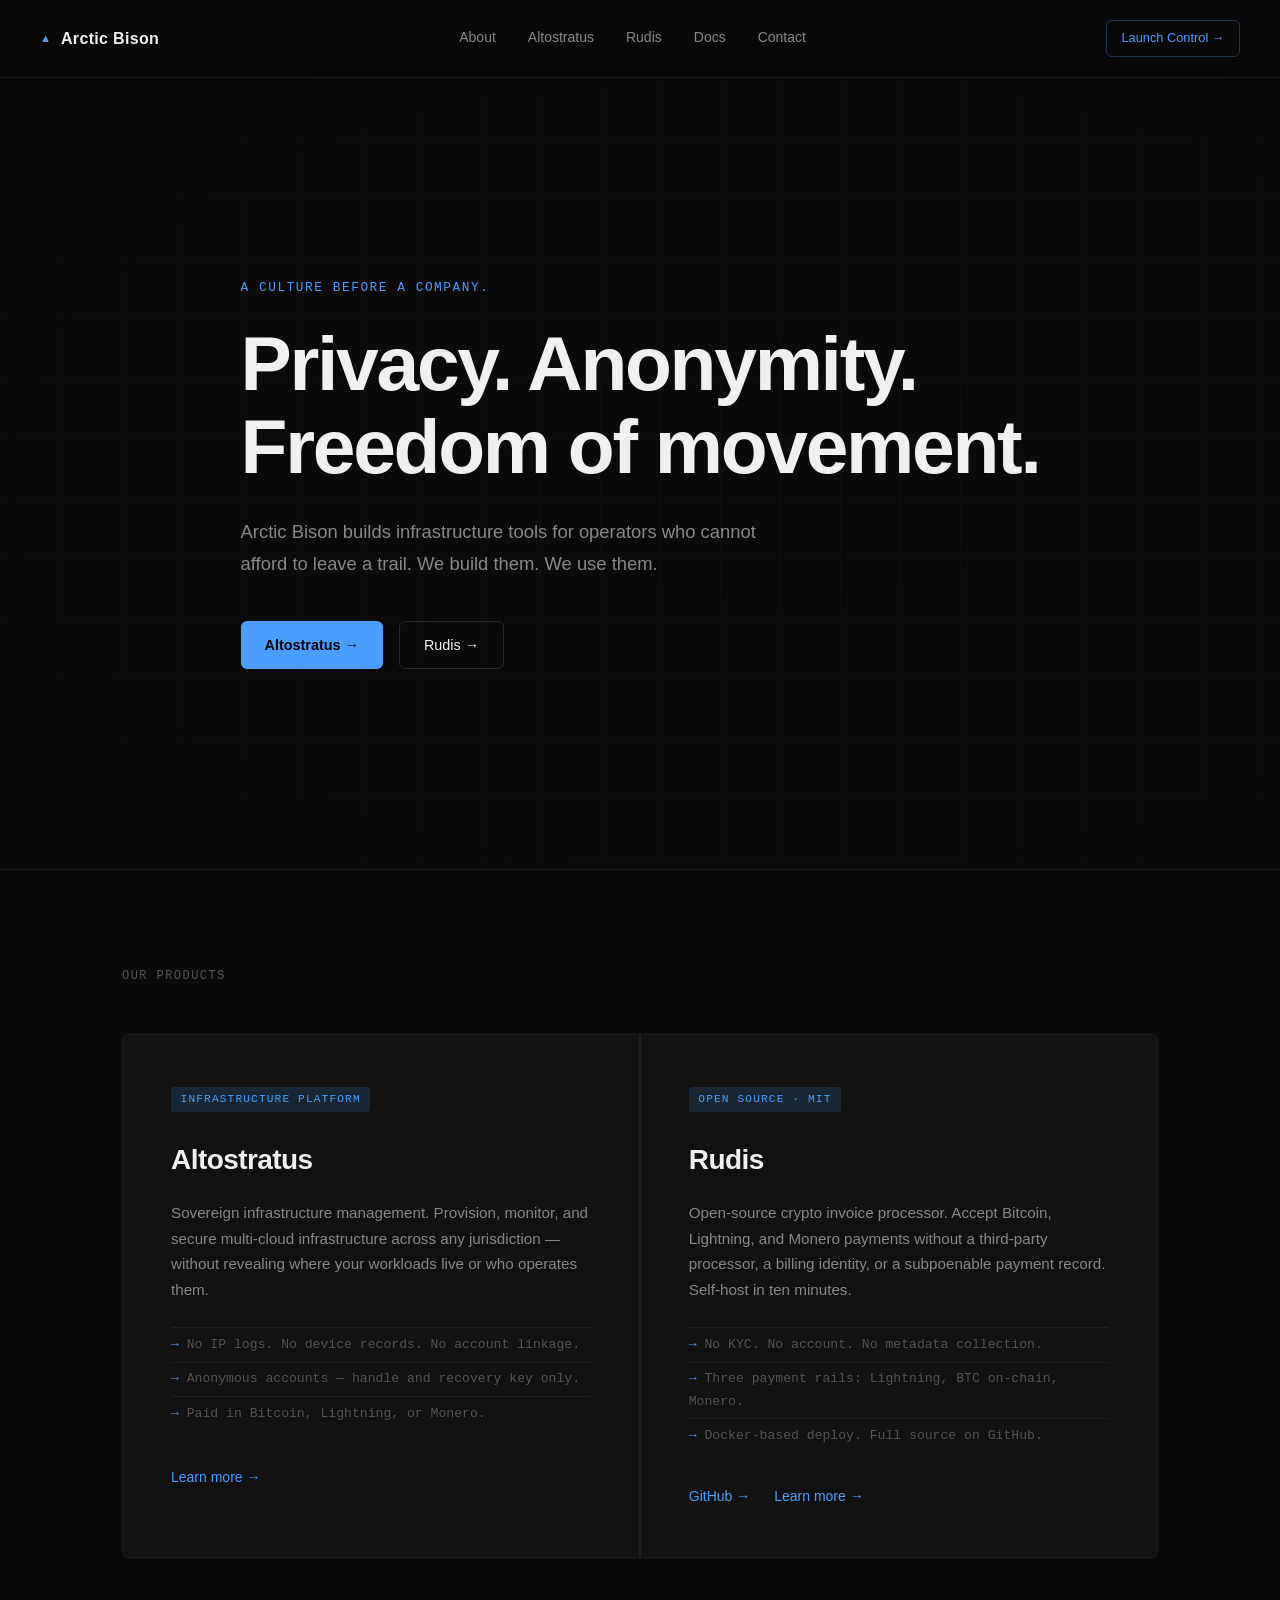
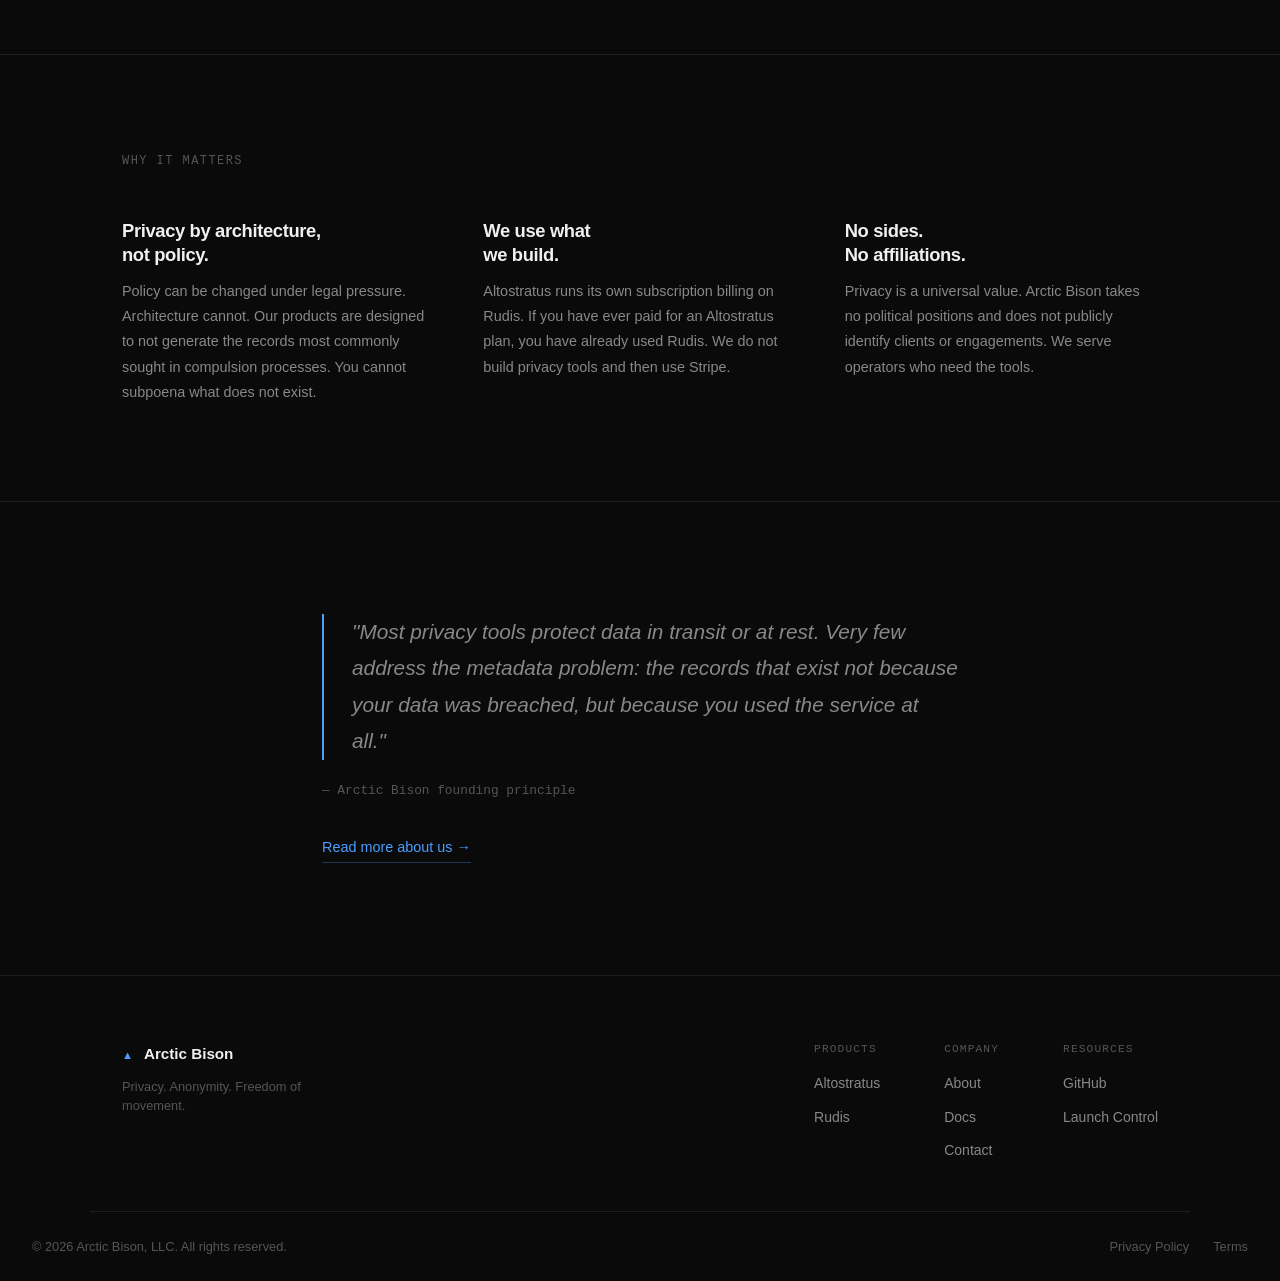
==== index.html @ 5fd1aa8a "Update index.html" ====
<!DOCTYPE html>
<html lang="en">
<head>
  <meta charset="UTF-8" />
  <meta name="viewport" content="width=device-width, initial-scale=1.0" />
  <title>Arctic Bison — Privacy. Anonymity. Freedom of Movement.</title>
  <meta name="description" content="Arctic Bison builds infrastructure tools for operators who cannot afford to leave a trail." />
  <link rel="stylesheet" href="css/main.css" />
  <link rel="icon" type="image/png" href="assets/favicon.png" />
</head>
<body>

  <!-- NAV -->
  <nav class="nav">
    <a href="/" class="nav-logo">
      <span class="nav-logo-mark">&#x25B2;</span>
      <span class="nav-logo-text">Arctic Bison</span>
    </a>
    <div class="nav-links">
      <a href="/about.html">About</a>
      <a href="/altostratus.html">Altostratus</a>
      <a href="/rudis.html">Rudis</a>
      <a href="/docs.html">Docs</a>
      <a href="/contact.html">Contact</a>
    </div>
    <a href="https://altostratus.app/login" class="nav-cta" target="_blank">Launch Control →</a>
  </nav>

  <!-- HERO -->
  <section class="hero">
    <div class="hero-inner">
      <p class="hero-eyebrow">A culture before a company.</p>
      <h1 class="hero-headline">Privacy. Anonymity.<br>Freedom of movement.</h1>
      <p class="hero-body">
        Arctic Bison builds infrastructure tools for operators who cannot afford to leave a trail.
        We build them. We use them.
      </p>
      <div class="hero-ctas">
        <a href="/altostratus.html" class="btn-primary">Altostratus →</a>
        <a href="/rudis.html" class="btn-secondary">Rudis →</a>
      </div>
    </div>
  </section>

  <!-- PRODUCTS -->
  <section class="products">
    <div class="container">
      <p class="section-label">Our products</p>

      <div class="product-grid">

        <div class="product-card">
          <div class="product-card-tag">Infrastructure Platform</div>
          <h2 class="product-card-name">Altostratus</h2>
          <p class="product-card-desc">
            Sovereign infrastructure management. Provision, monitor, and secure
            multi-cloud infrastructure across any jurisdiction — without revealing
            where your workloads live or who operates them.
          </p>
          <ul class="product-card-facts">
            <li>No IP logs. No device records. No account linkage.</li>
            <li>Anonymous accounts — handle and recovery key only.</li>
            <li>Paid in Bitcoin, Lightning, or Monero.</li>
          </ul>
          <a href="/altostratus.html" class="product-card-link">Learn more →</a>
        </div>

        <div class="product-card">
          <div class="product-card-tag">Open Source · MIT</div>
          <h2 class="product-card-name">Rudis</h2>
          <p class="product-card-desc">
            Open-source crypto invoice processor. Accept Bitcoin, Lightning, and Monero
            payments without a third-party processor, a billing identity, or a
            subpoenable payment record. Self-host in ten minutes.
          </p>
          <ul class="product-card-facts">
            <li>No KYC. No account. No metadata collection.</li>
            <li>Three payment rails: Lightning, BTC on-chain, Monero.</li>
            <li>Docker-based deploy. Full source on GitHub.</li>
          </ul>
          <div class="product-card-links">
            <a href="https://github.com/Arcticbison-Dev/CryptoInvoiceNotifier" class="product-card-link" target="_blank">GitHub →</a>
            <a href="/rudis.html" class="product-card-link">Learn more →</a>
          </div>
        </div>

      </div>
    </div>
  </section>

  <!-- VALUES -->
  <section class="values">
    <div class="container">
      <p class="section-label">Why it matters</p>

      <div class="values-grid">

        <div class="value-item">
          <h3 class="value-heading">Privacy by architecture,<br>not policy.</h3>
          <p class="value-body">
            Policy can be changed under legal pressure. Architecture cannot.
            Our products are designed to not generate the records most commonly
            sought in compulsion processes. You cannot subpoena what does not exist.
          </p>
        </div>

        <div class="value-item">
          <h3 class="value-heading">We use what<br>we build.</h3>
          <p class="value-body">
            Altostratus runs its own subscription billing on Rudis. If you have ever
            paid for an Altostratus plan, you have already used Rudis.
            We do not build privacy tools and then use Stripe.
          </p>
        </div>

        <div class="value-item">
          <h3 class="value-heading">No sides.<br>No affiliations.</h3>
          <p class="value-body">
            Privacy is a universal value. Arctic Bison takes no political positions
            and does not publicly identify clients or engagements.
            We serve operators who need the tools.
          </p>
        </div>

      </div>
    </div>
  </section>

  <!-- THESIS -->
  <section class="thesis">
    <div class="container thesis-inner">
      <p class="thesis-quote">
        "Most privacy tools protect data in transit or at rest. Very few address
        the metadata problem: the records that exist not because your data was
        breached, but because you used the service at all."
      </p>
      <p class="thesis-attribution">— Arctic Bison founding principle</p>
      <a href="/about.html" class="btn-ghost">Read more about us →</a>
    </div>
  </section>

  <!-- FOOTER -->
  <footer class="footer">
    <div class="container footer-inner">
      <div class="footer-brand">
        <span class="footer-logo-mark">&#x25B2;</span>
        <span class="footer-logo-text">Arctic Bison</span>
        <p class="footer-tagline">Privacy. Anonymity. Freedom of movement.</p>
      </div>
      <div class="footer-links">
        <div class="footer-col">
          <p class="footer-col-heading">Products</p>
          <a href="/altostratus.html">Altostratus</a>
          <a href="/rudis.html">Rudis</a>
        </div>
        <div class="footer-col">
          <p class="footer-col-heading">Company</p>
          <a href="/about.html">About</a>
          <a href="/docs.html">Docs</a>
      <a href="/contact.html">Contact</a>
        </div>
        <div class="footer-col">
          <p class="footer-col-heading">Resources</p>
          <a href="https://github.com/Arcticbison-Dev/CryptoInvoiceNotifier" target="_blank">GitHub</a>
          <a href="https://altostratus.app/login" target="_blank">Launch Control</a>
        </div>
      </div>
    </div>
    <div class="footer-bottom">
      <p>© 2026 Arctic Bison, LLC. All rights reserved.</p>
      <div class="footer-bottom-links">
        <a href="/privacy.html">Privacy Policy</a>
        <a href="/terms.html">Terms</a>
      </div>
    </div>
  </footer>

</body>
</html>
---- css/main.css ----
/* ============================================================
   ARCTIC BISON — MAIN STYLESHEET
   Dark, technical, text-first. No stock photos.
   ============================================================ */

/* ── RESET & BASE ──────────────────────────────────────────── */
*, *::before, *::after { box-sizing: border-box; margin: 0; padding: 0; }

:root {
  --bg:           #0A0A0A;
  --bg-surface:   #111111;
  --bg-elevated:  #161616;
  --border:       #1E1E1E;
  --border-light: #2A2A2A;
  --text-primary: #F0F0F0;
  --text-secondary: #888888;
  --text-muted:   #555555;
  --accent:       #4A9EFF;
  --accent-dim:   rgba(74, 158, 255, 0.15);
  --accent-green: #3DD68C;
  --font:         -apple-system, BlinkMacSystemFont, 'Segoe UI', Arial, sans-serif;
  --font-mono:    'SF Mono', 'Fira Code', 'Consolas', monospace;
  --max-width:    1100px;
  --radius:       6px;
}

html { font-size: 16px; scroll-behavior: smooth; }

body {
  background: var(--bg);
  color: var(--text-primary);
  font-family: var(--font);
  font-size: 1rem;
  line-height: 1.7;
  -webkit-font-smoothing: antialiased;
}

a { color: inherit; text-decoration: none; }
a:hover { color: var(--accent); }

img { max-width: 100%; display: block; }

/* ── LAYOUT ────────────────────────────────────────────────── */
.container {
  max-width: var(--max-width);
  margin: 0 auto;
  padding: 0 2rem;
}

/* ── NAV ───────────────────────────────────────────────────── */
.nav {
  display: flex;
  align-items: center;
  justify-content: space-between;
  padding: 1.25rem 2.5rem;
  border-bottom: 1px solid var(--border);
  position: sticky;
  top: 0;
  z-index: 100;
  background: rgba(10, 10, 10, 0.92);
  backdrop-filter: blur(12px);
}

.nav-logo {
  display: flex;
  align-items: center;
  gap: 0.6rem;
  font-weight: 600;
  font-size: 1rem;
  letter-spacing: 0.02em;
  color: var(--text-primary);
}

.nav-logo-mark {
  color: var(--accent);
  font-size: 0.7rem;
}

.nav-links {
  display: flex;
  gap: 2rem;
  font-size: 0.875rem;
  color: var(--text-secondary);
}

.nav-links a:hover { color: var(--text-primary); }

.nav-cta {
  font-size: 0.8rem;
  font-weight: 500;
  color: var(--accent);
  border: 1px solid rgba(74, 158, 255, 0.3);
  padding: 0.4rem 0.9rem;
  border-radius: var(--radius);
  transition: background 0.15s, border-color 0.15s;
}

.nav-cta:hover {
  background: var(--accent-dim);
  border-color: var(--accent);
  color: var(--accent);
}

/* ── HERO ──────────────────────────────────────────────────── */
.hero {
  min-height: 88vh;
  display: flex;
  align-items: center;
  padding: 6rem 2.5rem;
  border-bottom: 1px solid var(--border);
  position: relative;
  overflow: hidden;
}

/* Subtle grid background */
.hero::before {
  content: '';
  position: absolute;
  inset: 0;
  background-image:
    linear-gradient(var(--border) 1px, transparent 1px),
    linear-gradient(90deg, var(--border) 1px, transparent 1px);
  background-size: 60px 60px;
  opacity: 0.3;
  pointer-events: none;
}

/* Radial fade over grid */
.hero::after {
  content: '';
  position: absolute;
  inset: 0;
  background: radial-gradient(ellipse 70% 60% at 60% 50%, transparent 0%, var(--bg) 100%);
  pointer-events: none;
}

.hero-inner {
  max-width: var(--max-width);
  margin: 0 auto;
  position: relative;
  z-index: 1;
}

.hero-eyebrow {
  font-size: 0.8rem;
  font-family: var(--font-mono);
  color: var(--accent);
  letter-spacing: 0.12em;
  text-transform: uppercase;
  margin-bottom: 1.5rem;
}

.hero-headline {
  font-size: clamp(2.8rem, 6vw, 5rem);
  font-weight: 700;
  line-height: 1.08;
  letter-spacing: -0.03em;
  color: var(--text-primary);
  margin-bottom: 1.75rem;
}

.hero-body {
  font-size: 1.15rem;
  color: var(--text-secondary);
  max-width: 520px;
  line-height: 1.75;
  margin-bottom: 2.5rem;
}

.hero-ctas {
  display: flex;
  gap: 1rem;
  flex-wrap: wrap;
}

/* ── BUTTONS ───────────────────────────────────────────────── */
.btn-primary {
  display: inline-flex;
  align-items: center;
  background: var(--accent);
  color: #000;
  font-weight: 600;
  font-size: 0.9rem;
  padding: 0.7rem 1.5rem;
  border-radius: var(--radius);
  transition: opacity 0.15s, transform 0.15s;
}

.btn-primary:hover { opacity: 0.88; color: #000; transform: translateY(-1px); }

.btn-secondary {
  display: inline-flex;
  align-items: center;
  background: transparent;
  color: var(--text-primary);
  font-weight: 500;
  font-size: 0.9rem;
  padding: 0.7rem 1.5rem;
  border-radius: var(--radius);
  border: 1px solid var(--border-light);
  transition: border-color 0.15s, background 0.15s;
}

.btn-secondary:hover {
  border-color: var(--text-muted);
  background: var(--bg-surface);
  color: var(--text-primary);
}

.btn-ghost {
  display: inline-flex;
  align-items: center;
  color: var(--accent);
  font-size: 0.9rem;
  font-weight: 500;
  border-bottom: 1px solid rgba(74, 158, 255, 0.3);
  padding-bottom: 2px;
  transition: border-color 0.15s;
}

.btn-ghost:hover { border-color: var(--accent); color: var(--accent); }

/* ── SECTION LABEL ─────────────────────────────────────────── */
.section-label {
  font-size: 0.75rem;
  font-family: var(--font-mono);
  text-transform: uppercase;
  letter-spacing: 0.12em;
  color: var(--text-muted);
  margin-bottom: 3rem;
}

/* ── PRODUCTS ──────────────────────────────────────────────── */
.products {
  padding: 6rem 0;
  border-bottom: 1px solid var(--border);
}

.product-grid {
  display: grid;
  grid-template-columns: 1fr 1fr;
  gap: 1.5px;
  background: var(--border);
  border: 1px solid var(--border);
  border-radius: var(--radius);
  overflow: hidden;
}

.product-card {
  background: var(--bg-surface);
  padding: 3rem;
  transition: background 0.2s;
}

.product-card:hover { background: var(--bg-elevated); }

.product-card-tag {
  font-size: 0.7rem;
  font-family: var(--font-mono);
  text-transform: uppercase;
  letter-spacing: 0.1em;
  color: var(--accent);
  background: var(--accent-dim);
  display: inline-block;
  padding: 0.2rem 0.6rem;
  border-radius: 3px;
  margin-bottom: 1.5rem;
}

.product-card-name {
  font-size: 1.75rem;
  font-weight: 700;
  letter-spacing: -0.02em;
  margin-bottom: 1rem;
  color: var(--text-primary);
}

.product-card-desc {
  font-size: 0.95rem;
  color: var(--text-secondary);
  line-height: 1.7;
  margin-bottom: 1.5rem;
}

.product-card-facts {
  list-style: none;
  margin-bottom: 2rem;
}

.product-card-facts li {
  font-size: 0.82rem;
  font-family: var(--font-mono);
  color: var(--text-muted);
  padding: 0.35rem 0;
  border-top: 1px solid var(--border);
}

.product-card-facts li::before {
  content: '→ ';
  color: var(--accent);
}

.product-card-link {
  font-size: 0.875rem;
  font-weight: 500;
  color: var(--accent);
  transition: opacity 0.15s;
}

.product-card-link:hover { opacity: 0.75; color: var(--accent); }

.product-card-links {
  display: flex;
  gap: 1.5rem;
}

/* ── VALUES ────────────────────────────────────────────────── */
.values {
  padding: 6rem 0;
  border-bottom: 1px solid var(--border);
}

.values-grid {
  display: grid;
  grid-template-columns: 1fr 1fr 1fr;
  gap: 3rem;
}

.value-item { }

.value-heading {
  font-size: 1.15rem;
  font-weight: 700;
  letter-spacing: -0.02em;
  color: var(--text-primary);
  margin-bottom: 0.75rem;
  line-height: 1.3;
}

.value-body {
  font-size: 0.9rem;
  color: var(--text-secondary);
  line-height: 1.75;
}

/* ── THESIS ────────────────────────────────────────────────── */
.thesis {
  padding: 7rem 0;
  border-bottom: 1px solid var(--border);
}

.thesis-inner {
  max-width: 700px;
}

.thesis-quote {
  font-size: clamp(1.1rem, 2vw, 1.3rem);
  color: var(--text-secondary);
  line-height: 1.75;
  border-left: 2px solid var(--accent);
  padding-left: 1.75rem;
  margin-bottom: 1.25rem;
  font-style: italic;
}

.thesis-attribution {
  font-size: 0.8rem;
  font-family: var(--font-mono);
  color: var(--text-muted);
  margin-bottom: 2rem;
}

/* ── FOOTER ────────────────────────────────────────────────── */
.footer {
  padding: 4rem 0 0;
}

.footer-inner {
  display: flex;
  justify-content: space-between;
  align-items: flex-start;
  gap: 4rem;
  padding-bottom: 3rem;
  border-bottom: 1px solid var(--border);
}

.footer-brand {
  max-width: 220px;
}

.footer-logo-mark {
  color: var(--accent);
  font-size: 0.7rem;
  margin-right: 0.4rem;
}

.footer-logo-text {
  font-weight: 600;
  font-size: 0.95rem;
}

.footer-tagline {
  font-size: 0.8rem;
  color: var(--text-muted);
  margin-top: 0.6rem;
  line-height: 1.5;
}

.footer-links {
  display: flex;
  gap: 4rem;
}

.footer-col {
  display: flex;
  flex-direction: column;
  gap: 0.6rem;
}

.footer-col-heading {
  font-size: 0.7rem;
  font-family: var(--font-mono);
  text-transform: uppercase;
  letter-spacing: 0.1em;
  color: var(--text-muted);
  margin-bottom: 0.25rem;
}

.footer-col a {
  font-size: 0.875rem;
  color: var(--text-secondary);
  transition: color 0.15s;
}

.footer-col a:hover { color: var(--text-primary); }

.footer-bottom {
  display: flex;
  justify-content: space-between;
  align-items: center;
  padding: 1.5rem 2rem;
  font-size: 0.8rem;
  color: var(--text-muted);
}

.footer-bottom-links {
  display: flex;
  gap: 1.5rem;
}

.footer-bottom-links a { color: var(--text-muted); }
.footer-bottom-links a:hover { color: var(--text-secondary); }

/* ── PAGE HERO (inner pages) ───────────────────────────────── */
.page-hero {
  padding: 5rem 2.5rem;
  border-bottom: 1px solid var(--border);
  max-width: var(--max-width);
  margin: 0 auto;
}

.page-hero-eyebrow {
  font-size: 0.75rem;
  font-family: var(--font-mono);
  color: var(--accent);
  letter-spacing: 0.12em;
  text-transform: uppercase;
  margin-bottom: 1.25rem;
}

.page-hero-headline {
  font-size: clamp(2rem, 4.5vw, 3.5rem);
  font-weight: 700;
  letter-spacing: -0.03em;
  line-height: 1.1;
  margin-bottom: 1.25rem;
}

.page-hero-sub {
  font-size: 1.1rem;
  color: var(--text-secondary);
  max-width: 560px;
  line-height: 1.7;
  margin-bottom: 2rem;
}

/* ── TRUST PILLS ───────────────────────────────────────────── */
.trust-pills {
  display: flex;
  flex-wrap: wrap;
  gap: 0.5rem;
  margin-top: 1.5rem;
}

.trust-pill {
  font-size: 0.75rem;
  font-family: var(--font-mono);
  color: var(--text-muted);
  border: 1px solid var(--border-light);
  padding: 0.25rem 0.7rem;
  border-radius: 100px;
}

/* ── FEATURE GRID ──────────────────────────────────────────── */
.feature-grid {
  display: grid;
  grid-template-columns: repeat(3, 1fr);
  gap: 1.5px;
  background: var(--border);
  border: 1px solid var(--border);
  border-radius: var(--radius);
  overflow: hidden;
  margin: 4rem 0;
}

.feature-card {
  background: var(--bg-surface);
  padding: 2rem 2rem 2.5rem;
}

.feature-card-tag {
  font-size: 0.7rem;
  font-family: var(--font-mono);
  color: var(--text-muted);
  text-transform: uppercase;
  letter-spacing: 0.08em;
  margin-bottom: 1rem;
  display: flex;
  align-items: center;
  gap: 0.5rem;
}

.feature-card-tag::before {
  content: '';
  display: inline-block;
  width: 6px;
  height: 6px;
  border-radius: 50%;
  background: var(--accent-green);
}

.feature-card h3 {
  font-size: 1rem;
  font-weight: 600;
  color: var(--text-primary);
  margin-bottom: 0.6rem;
  letter-spacing: -0.01em;
}

.feature-card p {
  font-size: 0.875rem;
  color: var(--text-secondary);
  line-height: 1.65;
}

/* ── DATA TABLE ────────────────────────────────────────────── */
.data-table-section {
  padding: 5rem 0;
  border-top: 1px solid var(--border);
  border-bottom: 1px solid var(--border);
}

.data-table-label {
  font-size: 0.75rem;
  font-family: var(--font-mono);
  text-transform: uppercase;
  letter-spacing: 0.1em;
  color: var(--text-muted);
  margin-bottom: 0.5rem;
}

.data-table-heading {
  font-size: 1.5rem;
  font-weight: 700;
  letter-spacing: -0.02em;
  margin-bottom: 0.5rem;
}

.data-table-sub {
  font-size: 0.875rem;
  color: var(--text-secondary);
  font-style: italic;
  margin-bottom: 2.5rem;
}

.data-table {
  width: 100%;
  border-collapse: collapse;
  font-size: 0.875rem;
}

.data-table th {
  text-align: left;
  font-family: var(--font-mono);
  font-size: 0.72rem;
  text-transform: uppercase;
  letter-spacing: 0.08em;
  color: var(--text-muted);
  padding: 0.75rem 1rem;
  border-bottom: 1px solid var(--border);
}

.data-table td {
  padding: 0.9rem 1rem;
  border-bottom: 1px solid var(--border);
  color: var(--text-secondary);
}

.data-table td:first-child {
  color: var(--text-primary);
  font-weight: 500;
}

.data-table td.good {
  color: var(--accent-green);
  font-family: var(--font-mono);
  font-size: 0.82rem;
}

.data-table td.bad {
  color: var(--text-muted);
  font-family: var(--font-mono);
  font-size: 0.82rem;
}

/* ── PRICING ───────────────────────────────────────────────── */
.pricing-section {
  padding: 5rem 0;
  border-top: 1px solid var(--border);
}

.pricing-grid {
  display: grid;
  grid-template-columns: repeat(4, 1fr);
  gap: 1.5px;
  background: var(--border);
  border: 1px solid var(--border);
  border-radius: var(--radius);
  overflow: hidden;
  margin-top: 2.5rem;
}

.pricing-card {
  background: var(--bg-surface);
  padding: 2rem;
}

.pricing-card.featured {
  background: var(--bg-elevated);
  position: relative;
}

.pricing-card.featured::before {
  content: 'Most popular';
  position: absolute;
  top: 0;
  left: 50%;
  transform: translateX(-50%) translateY(-50%);
  font-size: 0.65rem;
  font-family: var(--font-mono);
  text-transform: uppercase;
  letter-spacing: 0.08em;
  background: var(--accent);
  color: #000;
  padding: 0.2rem 0.6rem;
  border-radius: 100px;
  white-space: nowrap;
}

.pricing-tier {
  font-size: 0.72rem;
  font-family: var(--font-mono);
  text-transform: uppercase;
  letter-spacing: 0.1em;
  color: var(--text-muted);
  margin-bottom: 0.75rem;
}

.pricing-price {
  font-size: 2rem;
  font-weight: 700;
  letter-spacing: -0.03em;
  color: var(--text-primary);
  margin-bottom: 0.2rem;
}

.pricing-price span {
  font-size: 0.875rem;
  font-weight: 400;
  color: var(--text-muted);
}

.pricing-annual {
  font-size: 0.78rem;
  color: var(--text-muted);
  font-family: var(--font-mono);
  margin-bottom: 1.5rem;
}

.pricing-divider {
  height: 1px;
  background: var(--border);
  margin: 1.25rem 0;
}

.pricing-features {
  list-style: none;
  display: flex;
  flex-direction: column;
  gap: 0.5rem;
  margin-bottom: 2rem;
}

.pricing-features li {
  font-size: 0.82rem;
  color: var(--text-secondary);
  display: flex;
  gap: 0.5rem;
  align-items: flex-start;
}

.pricing-features li::before {
  content: '✓';
  color: var(--accent-green);
  font-size: 0.75rem;
  flex-shrink: 0;
  margin-top: 0.1rem;
}

.pricing-cta {
  display: block;
  text-align: center;
  padding: 0.6rem;
  border: 1px solid var(--border-light);
  border-radius: var(--radius);
  font-size: 0.85rem;
  font-weight: 500;
  color: var(--text-secondary);
  transition: border-color 0.15s, color 0.15s, background 0.15s;
}

.pricing-cta:hover {
  border-color: var(--accent);
  color: var(--accent);
  background: var(--accent-dim);
}

.pricing-card.featured .pricing-cta {
  background: var(--accent);
  border-color: var(--accent);
  color: #000;
  font-weight: 600;
}

.pricing-card.featured .pricing-cta:hover {
  opacity: 0.88;
  color: #000;
}

.pricing-note {
  font-size: 0.8rem;
  color: var(--text-muted);
  text-align: center;
  margin-top: 1.5rem;
  font-family: var(--font-mono);
}

/* ── PROVIDERS ─────────────────────────────────────────────── */
.providers-section {
  padding: 5rem 0;
  border-top: 1px solid var(--border);
}

.providers-grid {
  display: grid;
  grid-template-columns: repeat(2, 1fr);
  gap: 1.5px;
  background: var(--border);
  border: 1px solid var(--border);
  border-radius: var(--radius);
  overflow: hidden;
  margin-top: 2.5rem;
}

.provider-row {
  background: var(--bg-surface);
  padding: 1.1rem 1.5rem;
  display: grid;
  grid-template-columns: 140px 1fr;
  gap: 1rem;
  align-items: center;
}

.provider-row:hover { background: var(--bg-elevated); }

.provider-name {
  font-size: 0.875rem;
  font-weight: 600;
  color: var(--text-primary);
  display: flex;
  align-items: center;
  gap: 0.5rem;
}

.provider-name.privacy-first::after {
  content: 'privacy-first';
  font-size: 0.62rem;
  font-family: var(--font-mono);
  color: var(--accent-green);
  border: 1px solid rgba(61, 214, 140, 0.3);
  padding: 0.1rem 0.4rem;
  border-radius: 3px;
}

.provider-locations {
  font-size: 0.8rem;
  color: var(--text-muted);
  font-family: var(--font-mono);
}

/* ── CTA SECTION ───────────────────────────────────────────── */
.cta-section {
  padding: 6rem 0;
  border-top: 1px solid var(--border);
}

.cta-inner {
  max-width: 560px;
}

.cta-heading {
  font-size: clamp(1.5rem, 3vw, 2.25rem);
  font-weight: 700;
  letter-spacing: -0.02em;
  margin-bottom: 0.75rem;
}

.cta-body {
  font-size: 0.95rem;
  color: var(--text-secondary);
  line-height: 1.7;
  margin-bottom: 2rem;
}

.cta-buttons { display: flex; gap: 1rem; flex-wrap: wrap; }

/* ── CONTENT SECTIONS ──────────────────────────────────────── */
.content-section {
  padding: 5rem 0;
  border-top: 1px solid var(--border);
}

.content-section h2 {
  font-size: 1.4rem;
  font-weight: 700;
  letter-spacing: -0.02em;
  margin-bottom: 1rem;
}

.content-section p {
  font-size: 0.95rem;
  color: var(--text-secondary);
  line-height: 1.75;
  max-width: 640px;
  margin-bottom: 1rem;
}

.points-list {
  display: flex;
  flex-direction: column;
  gap: 2.5rem;
  margin-top: 3rem;
}

.point-item h3 {
  font-size: 1rem;
  font-weight: 600;
  color: var(--text-primary);
  margin-bottom: 0.5rem;
  display: flex;
  align-items: center;
  gap: 0.6rem;
}

.point-item h3::before {
  content: '';
  display: inline-block;
  width: 6px;
  height: 6px;
  border-radius: 50%;
  background: var(--accent);
  flex-shrink: 0;
}

.point-item p {
  font-size: 0.9rem;
  color: var(--text-secondary);
  line-height: 1.7;
  margin: 0;
  padding-left: 1.1rem;
}

/* ── CONTACT FORM ──────────────────────────────────────────── */
.contact-form {
  max-width: 560px;
  margin-top: 2.5rem;
  display: flex;
  flex-direction: column;
  gap: 1.25rem;
}

.form-group {
  display: flex;
  flex-direction: column;
  gap: 0.4rem;
}

.form-label {
  font-size: 0.78rem;
  font-family: var(--font-mono);
  text-transform: uppercase;
  letter-spacing: 0.08em;
  color: var(--text-muted);
}

.form-input, .form-select, .form-textarea {
  background: var(--bg-surface);
  border: 1px solid var(--border-light);
  border-radius: var(--radius);
  padding: 0.7rem 0.9rem;
  font-size: 0.9rem;
  color: var(--text-primary);
  font-family: var(--font);
  transition: border-color 0.15s;
  width: 100%;
}

.form-input:focus, .form-select:focus, .form-textarea:focus {
  outline: none;
  border-color: var(--accent);
}

.form-select { appearance: none; cursor: pointer; }

.form-textarea {
  resize: vertical;
  min-height: 140px;
  line-height: 1.6;
}

.form-submit {
  display: inline-flex;
  align-items: center;
  background: var(--accent);
  color: #000;
  font-weight: 600;
  font-size: 0.9rem;
  padding: 0.75rem 1.75rem;
  border-radius: var(--radius);
  border: none;
  cursor: pointer;
  font-family: var(--font);
  transition: opacity 0.15s;
  align-self: flex-start;
}

.form-submit:hover { opacity: 0.88; }

/* ── RESPONSIVE ────────────────────────────────────────────── */
@media (max-width: 900px) {
  .product-grid { grid-template-columns: 1fr; }
  .values-grid { grid-template-columns: 1fr; gap: 2rem; }
  .feature-grid { grid-template-columns: 1fr; }
  .pricing-grid { grid-template-columns: 1fr 1fr; }
  .providers-grid { grid-template-columns: 1fr; }
  .footer-inner { flex-direction: column; gap: 2.5rem; }
  .nav-links { display: none; }
}

@media (max-width: 600px) {
  .nav { padding: 1rem 1.25rem; }
  .hero { padding: 4rem 1.25rem; min-height: 70vh; }
  .pricing-grid { grid-template-columns: 1fr; }
  .container { padding: 0 1.25rem; }
  .footer-bottom { flex-direction: column; gap: 0.75rem; text-align: center; }
}
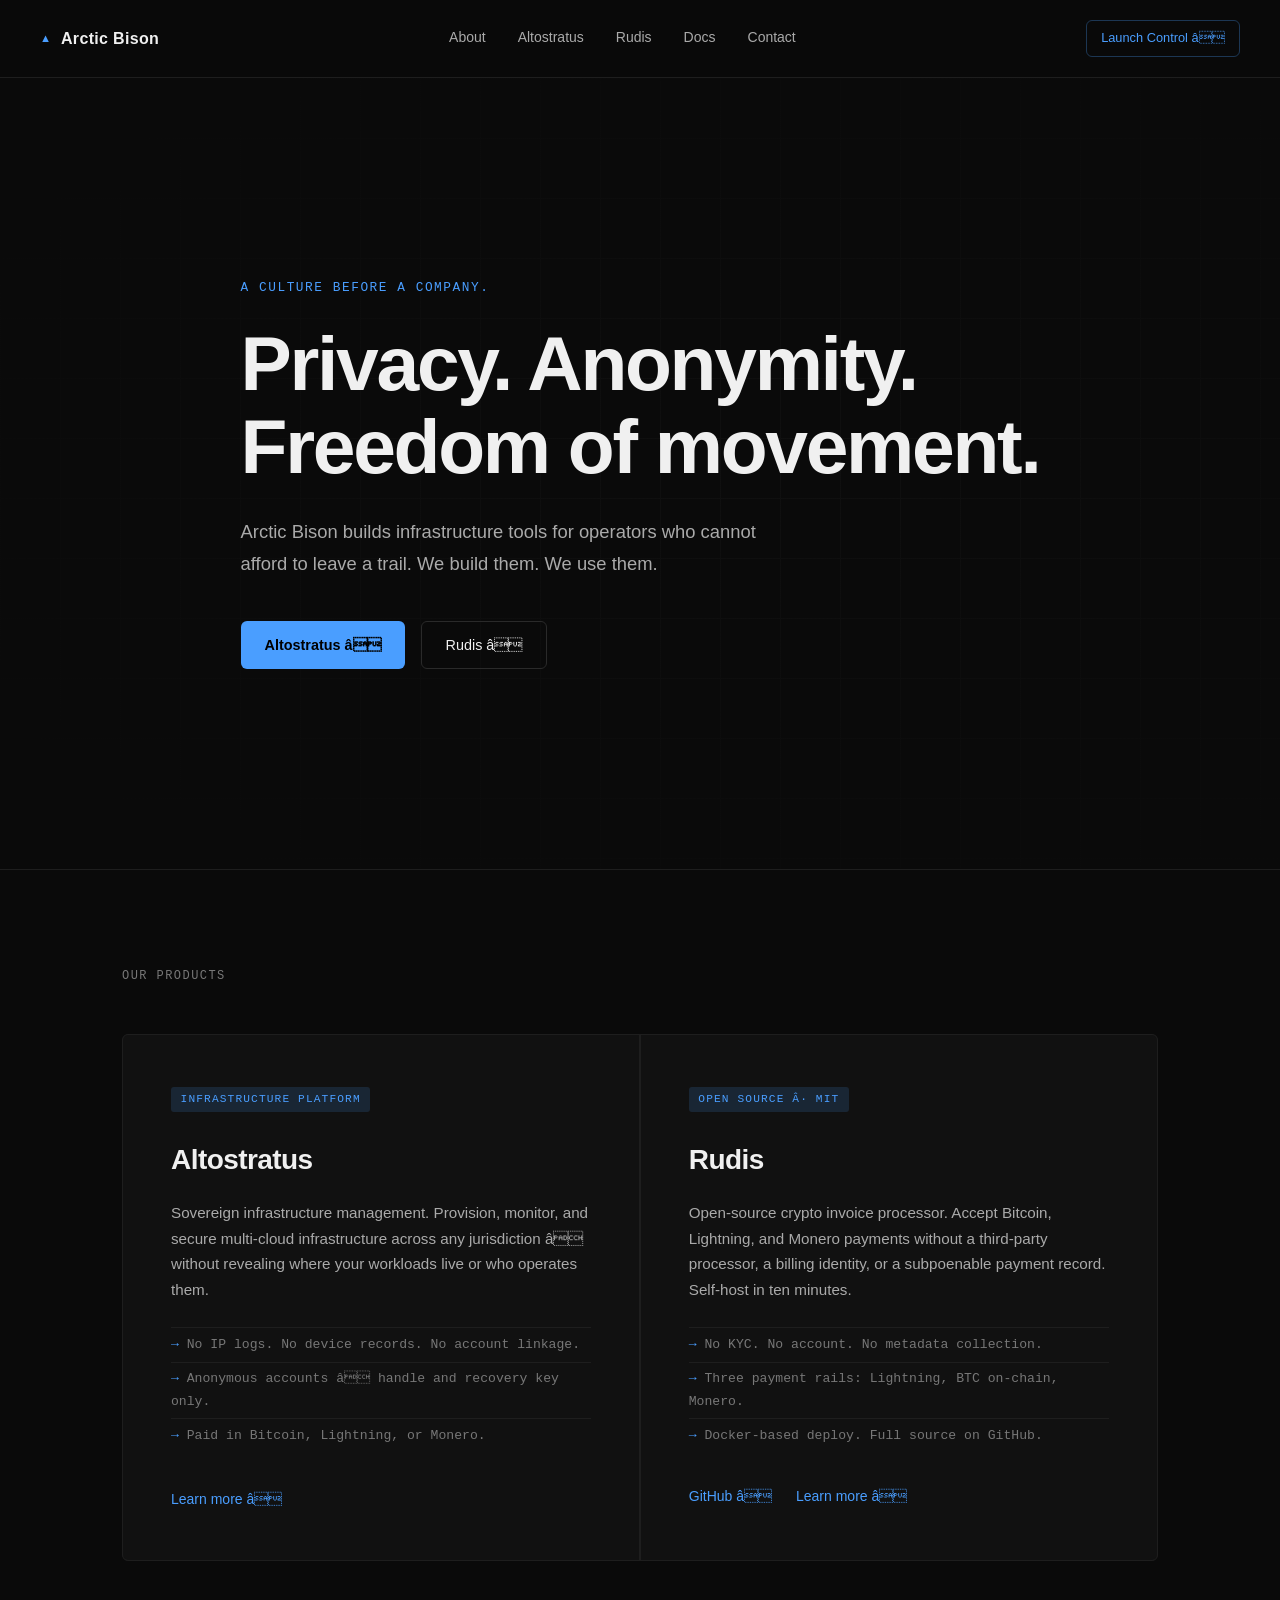
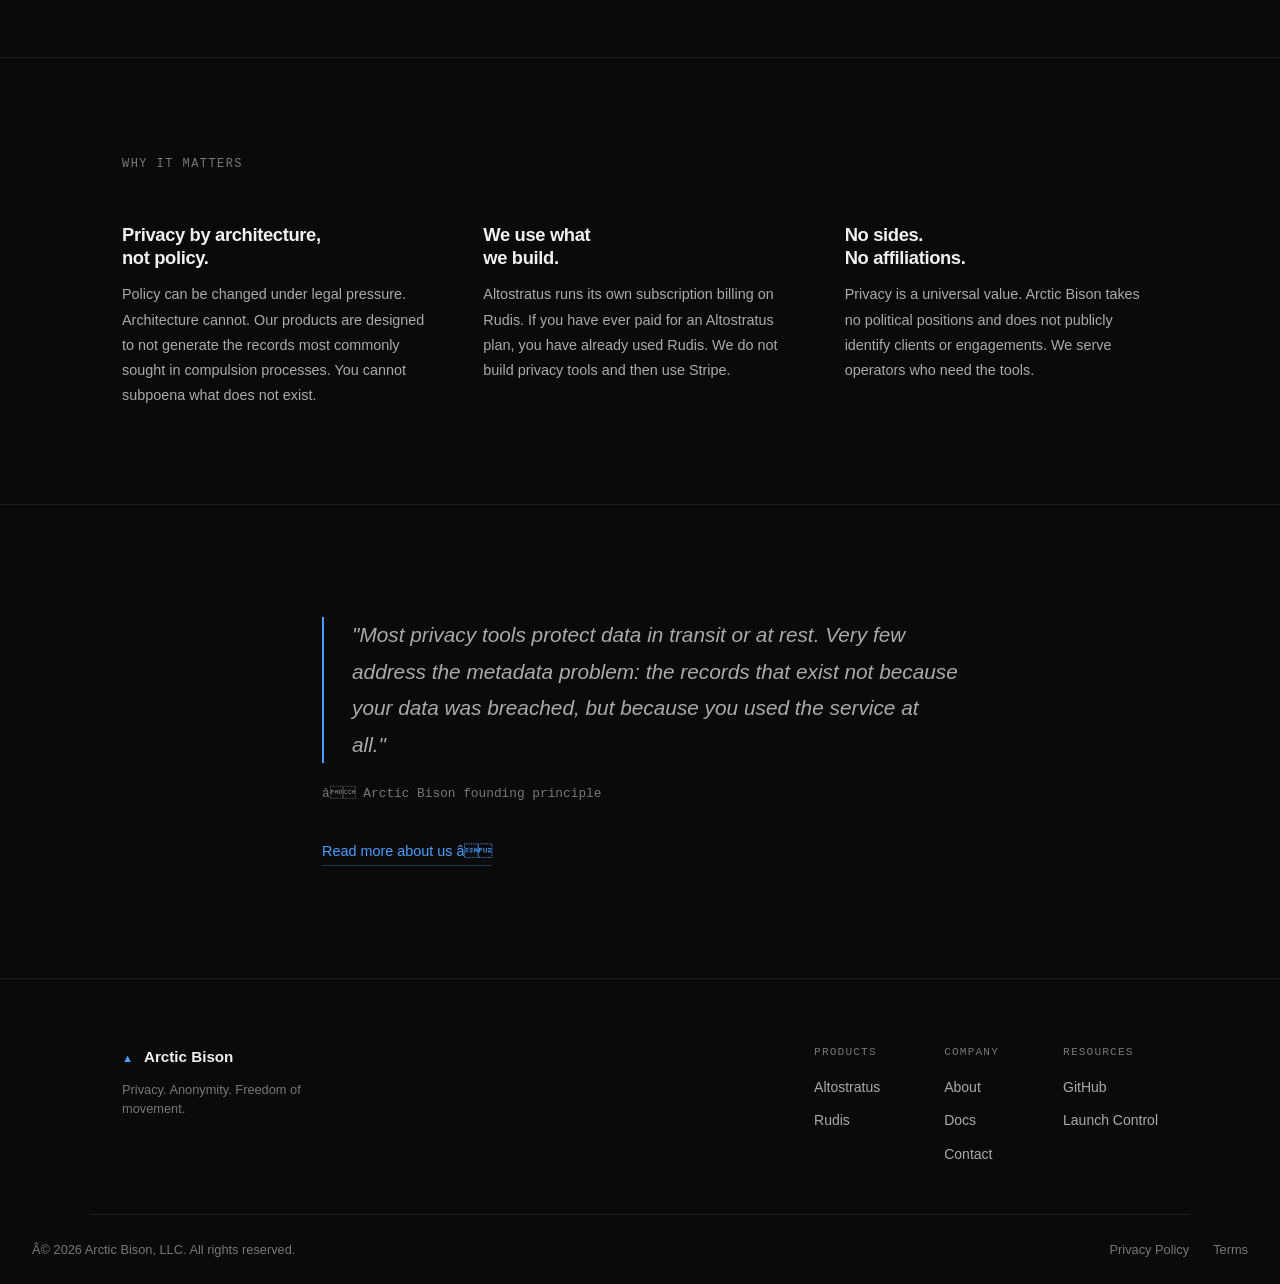
==== commit 37393177: "Fix broken links: altostratus.app → replit.app, CryptoInvoiceNotifier → Rudis" ====
--- a/index.html
+++ b/index.html
@@ -3,7 +3,7 @@
 <head>
   <meta charset="UTF-8" />
   <meta name="viewport" content="width=device-width, initial-scale=1.0" />
-  <title>Arctic Bison — Privacy. Anonymity. Freedom of Movement.</title>
+  <title>Arctic Bison â Privacy. Anonymity. Freedom of Movement.</title>
   <meta name="description" content="Arctic Bison builds infrastructure tools for operators who cannot afford to leave a trail." />
   <link rel="stylesheet" href="css/main.css" />
   <link rel="icon" type="image/png" href="assets/favicon.png" />
@@ -23,7 +23,7 @@
       <a href="/docs.html">Docs</a>
       <a href="/contact.html">Contact</a>
     </div>
-    <a href="https://altostratus.app/login" class="nav-cta" target="_blank">Launch Control →</a>
+    <a href="https://altostratus.replit.app" class="nav-cta" target="_blank">Launch Control â</a>
   </nav>
 
   <!-- HERO -->
@@ -36,8 +36,8 @@
         We build them. We use them.
       </p>
       <div class="hero-ctas">
-        <a href="/altostratus.html" class="btn-primary">Altostratus →</a>
-        <a href="/rudis.html" class="btn-secondary">Rudis →</a>
+        <a href="/altostratus.html" class="btn-primary">Altostratus â</a>
+        <a href="/rudis.html" class="btn-secondary">Rudis â</a>
       </div>
     </div>
   </section>
@@ -54,19 +54,19 @@
           <h2 class="product-card-name">Altostratus</h2>
           <p class="product-card-desc">
             Sovereign infrastructure management. Provision, monitor, and secure
-            multi-cloud infrastructure across any jurisdiction — without revealing
+            multi-cloud infrastructure across any jurisdiction â without revealing
             where your workloads live or who operates them.
           </p>
           <ul class="product-card-facts">
             <li>No IP logs. No device records. No account linkage.</li>
-            <li>Anonymous accounts — handle and recovery key only.</li>
+            <li>Anonymous accounts â handle and recovery key only.</li>
             <li>Paid in Bitcoin, Lightning, or Monero.</li>
           </ul>
-          <a href="/altostratus.html" class="product-card-link">Learn more →</a>
+          <a href="/altostratus.html" class="product-card-link">Learn more â</a>
         </div>
 
         <div class="product-card">
-          <div class="product-card-tag">Open Source · MIT</div>
+          <div class="product-card-tag">Open Source Â· MIT</div>
           <h2 class="product-card-name">Rudis</h2>
           <p class="product-card-desc">
             Open-source crypto invoice processor. Accept Bitcoin, Lightning, and Monero
@@ -79,8 +79,8 @@
             <li>Docker-based deploy. Full source on GitHub.</li>
           </ul>
           <div class="product-card-links">
-            <a href="https://github.com/Arcticbison-Dev/CryptoInvoiceNotifier" class="product-card-link" target="_blank">GitHub →</a>
-            <a href="/rudis.html" class="product-card-link">Learn more →</a>
+            <a href="https://github.com/Arcticbison-Dev/Rudis" class="product-card-link" target="_blank">GitHub â</a>
+            <a href="/rudis.html" class="product-card-link">Learn more â</a>
           </div>
         </div>
 
@@ -134,8 +134,8 @@
         the metadata problem: the records that exist not because your data was
         breached, but because you used the service at all."
       </p>
-      <p class="thesis-attribution">— Arctic Bison founding principle</p>
-      <a href="/about.html" class="btn-ghost">Read more about us →</a>
+      <p class="thesis-attribution">â Arctic Bison founding principle</p>
+      <a href="/about.html" class="btn-ghost">Read more about us â</a>
     </div>
   </section>
 
@@ -161,13 +161,13 @@
         </div>
         <div class="footer-col">
           <p class="footer-col-heading">Resources</p>
-          <a href="https://github.com/Arcticbison-Dev/CryptoInvoiceNotifier" target="_blank">GitHub</a>
-          <a href="https://altostratus.app/login" target="_blank">Launch Control</a>
+          <a href="https://github.com/Arcticbison-Dev/Rudis" target="_blank">GitHub</a>
+          <a href="https://altostratus.replit.app" target="_blank">Launch Control</a>
         </div>
       </div>
     </div>
     <div class="footer-bottom">
-      <p>© 2026 Arctic Bison, LLC. All rights reserved.</p>
+      <p>Â© 2026 Arctic Bison, LLC. All rights reserved.</p>
       <div class="footer-bottom-links">
         <a href="/privacy.html">Privacy Policy</a>
         <a href="/terms.html">Terms</a>
--- a/css/main.css
+++ b/css/main.css
@@ -13,8 +13,8 @@
   --border:       #1E1E1E;
   --border-light: #2A2A2A;
   --text-primary: #F0F0F0;
-  --text-secondary: #888888;
-  --text-muted:   #555555;
+  --text-secondary: #AAAAAA;
+  --text-muted:   #777777;
   --accent:       #4A9EFF;
   --accent-dim:   rgba(74, 158, 255, 0.15);
   --accent-green: #3DD68C;
@@ -652,19 +652,19 @@
 
 .pricing-card.featured::before {
   content: 'Most popular';
-  position: absolute;
-  top: 0;
-  left: 50%;
-  transform: translateX(-50%) translateY(-50%);
+  display: block;
+  text-align: center;
   font-size: 0.65rem;
   font-family: var(--font-mono);
   text-transform: uppercase;
   letter-spacing: 0.08em;
   background: var(--accent);
   color: #000;
-  padding: 0.2rem 0.6rem;
+  padding: 0.25rem 0.6rem;
   border-radius: 100px;
   white-space: nowrap;
+  width: fit-content;
+  margin: -2rem auto 1rem;
 }
 
 .pricing-tier {
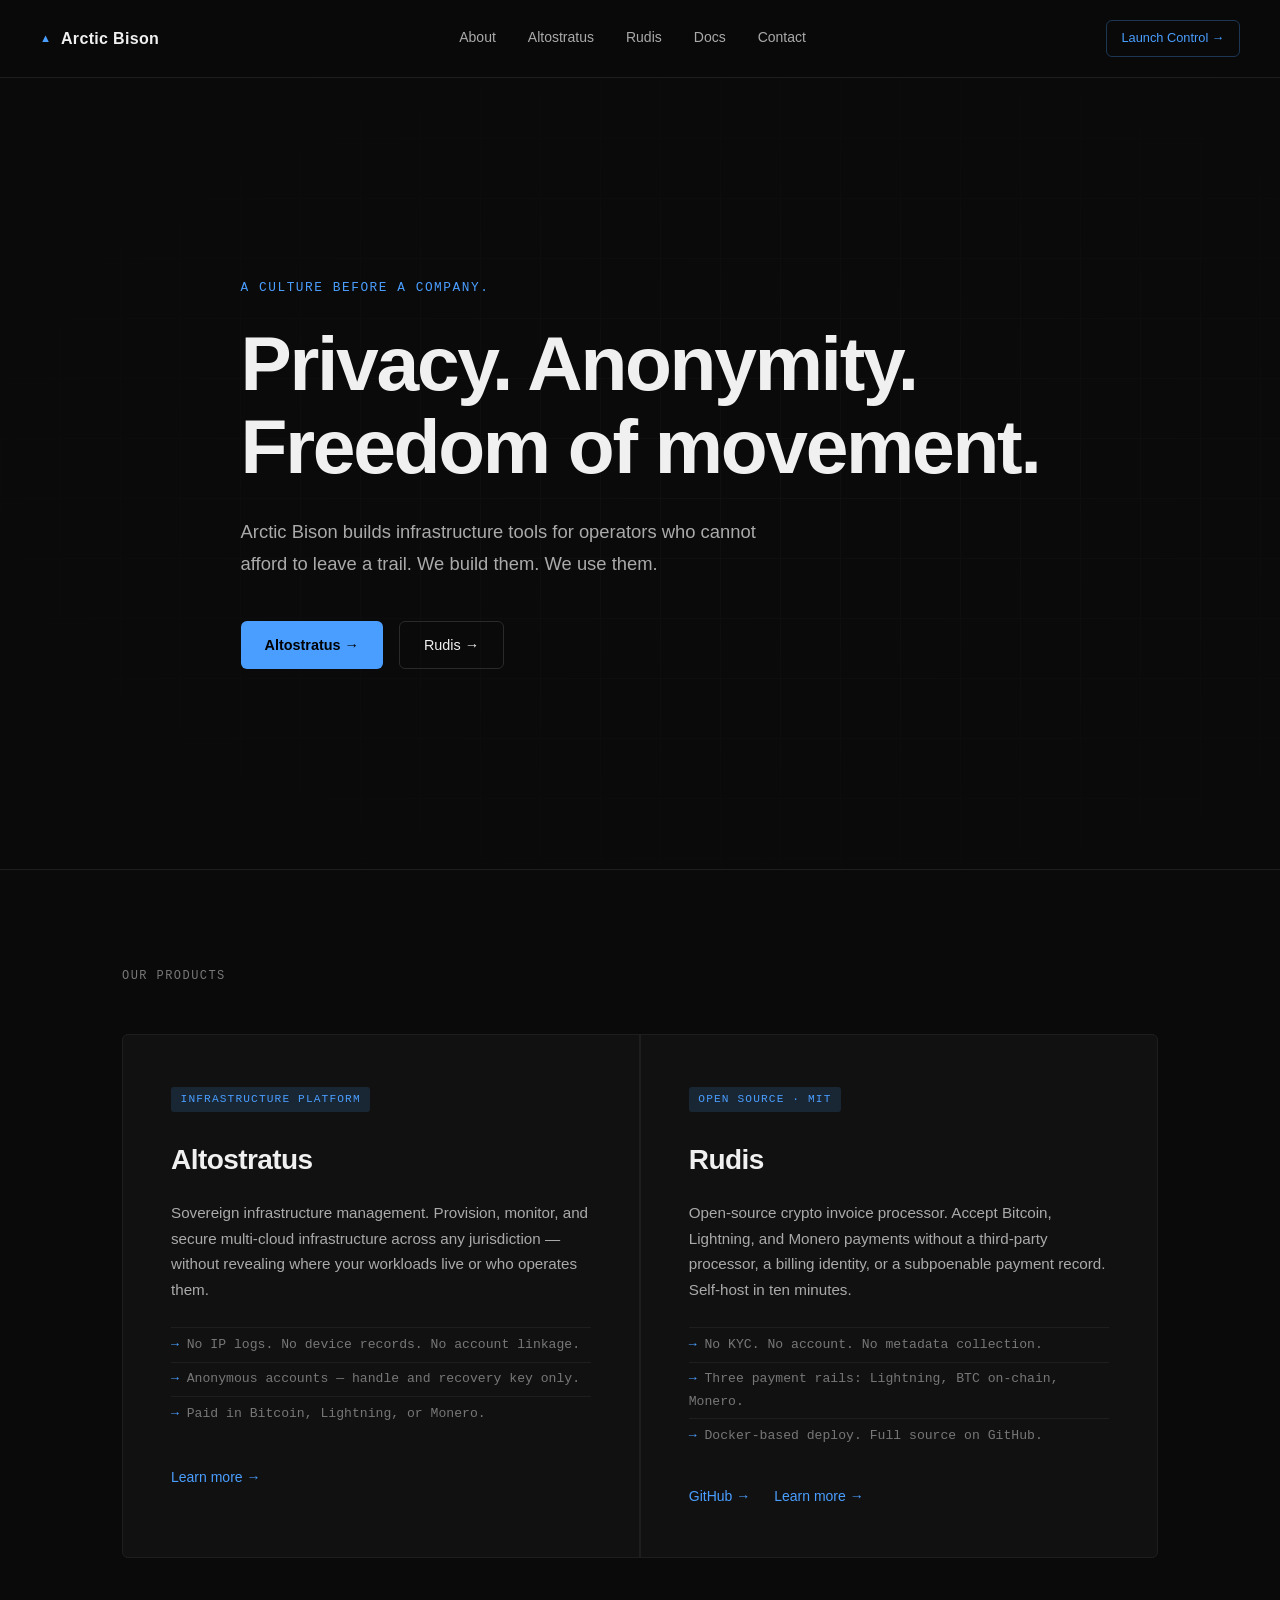
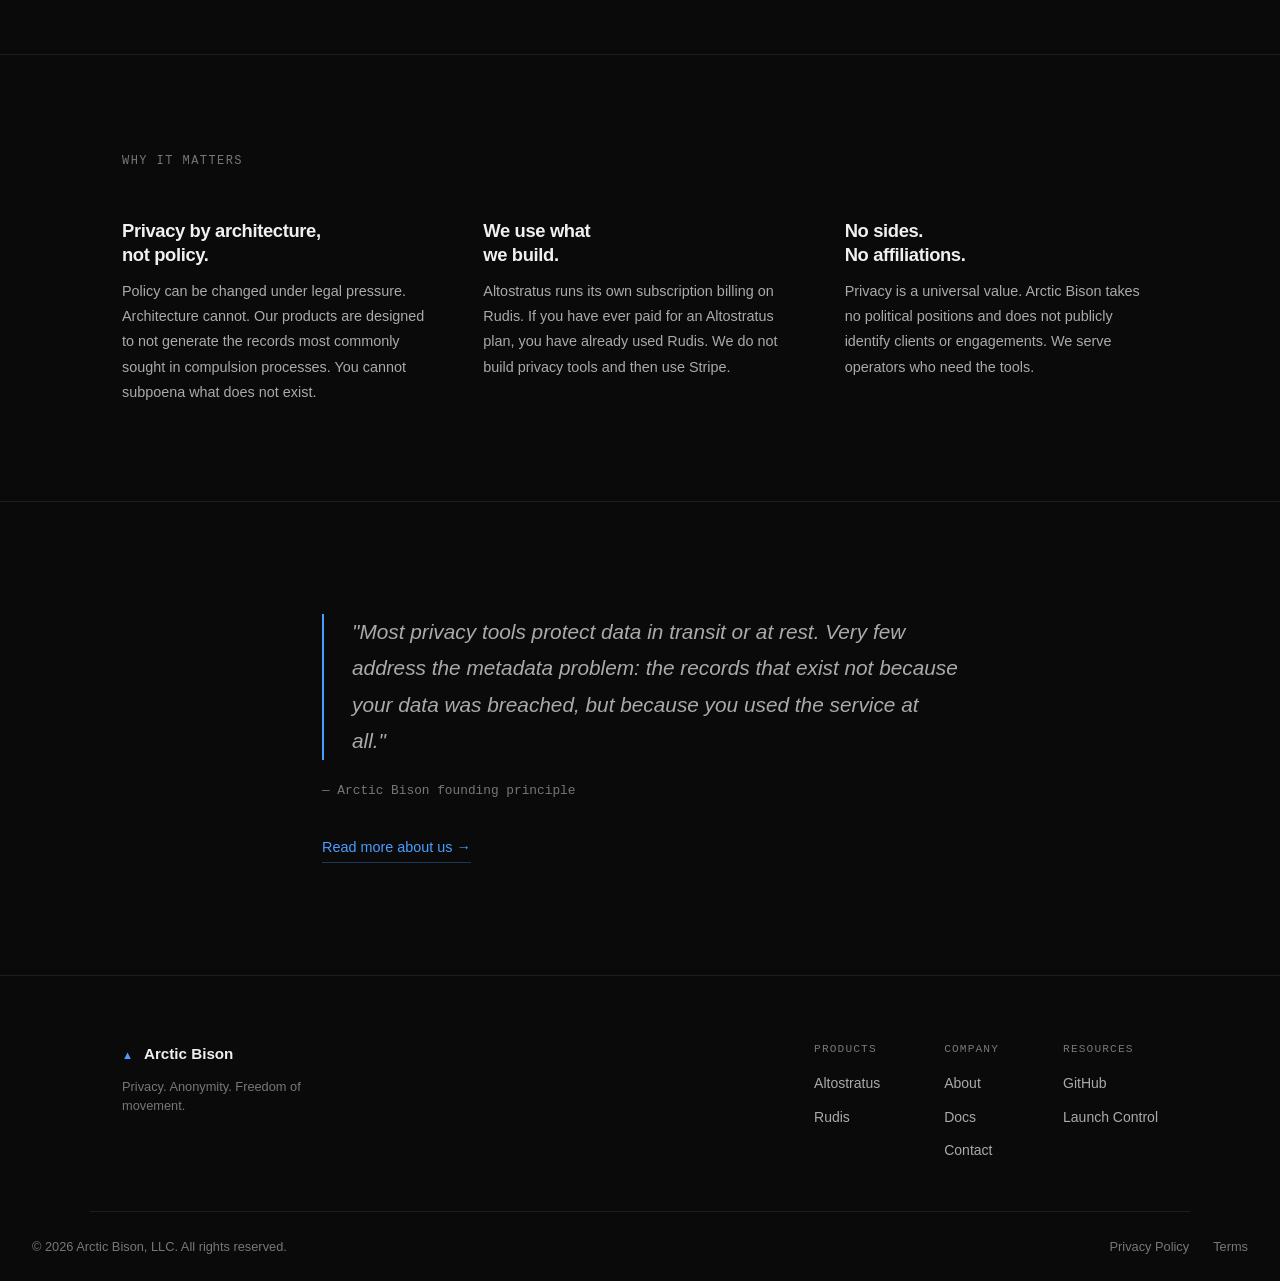
==== commit 849254fc: "Fix UTF-8 arrow encoding" ====
--- a/index.html
+++ b/index.html
@@ -3,7 +3,7 @@
 <head>
   <meta charset="UTF-8" />
   <meta name="viewport" content="width=device-width, initial-scale=1.0" />
-  <title>Arctic Bison â Privacy. Anonymity. Freedom of Movement.</title>
+  <title>Arctic Bison — Privacy. Anonymity. Freedom of Movement.</title>
   <meta name="description" content="Arctic Bison builds infrastructure tools for operators who cannot afford to leave a trail." />
   <link rel="stylesheet" href="css/main.css" />
   <link rel="icon" type="image/png" href="assets/favicon.png" />
@@ -23,7 +23,7 @@
       <a href="/docs.html">Docs</a>
       <a href="/contact.html">Contact</a>
     </div>
-    <a href="https://altostratus.replit.app" class="nav-cta" target="_blank">Launch Control â</a>
+    <a href="https://altostratus.replit.app" class="nav-cta" target="_blank">Launch Control →</a>
   </nav>
 
   <!-- HERO -->
@@ -36,8 +36,8 @@
         We build them. We use them.
       </p>
       <div class="hero-ctas">
-        <a href="/altostratus.html" class="btn-primary">Altostratus â</a>
-        <a href="/rudis.html" class="btn-secondary">Rudis â</a>
+        <a href="/altostratus.html" class="btn-primary">Altostratus →</a>
+        <a href="/rudis.html" class="btn-secondary">Rudis →</a>
       </div>
     </div>
   </section>
@@ -54,19 +54,19 @@
           <h2 class="product-card-name">Altostratus</h2>
           <p class="product-card-desc">
             Sovereign infrastructure management. Provision, monitor, and secure
-            multi-cloud infrastructure across any jurisdiction â without revealing
+            multi-cloud infrastructure across any jurisdiction — without revealing
             where your workloads live or who operates them.
           </p>
           <ul class="product-card-facts">
             <li>No IP logs. No device records. No account linkage.</li>
-            <li>Anonymous accounts â handle and recovery key only.</li>
+            <li>Anonymous accounts — handle and recovery key only.</li>
             <li>Paid in Bitcoin, Lightning, or Monero.</li>
           </ul>
-          <a href="/altostratus.html" class="product-card-link">Learn more â</a>
+          <a href="/altostratus.html" class="product-card-link">Learn more →</a>
         </div>
 
         <div class="product-card">
-          <div class="product-card-tag">Open Source Â· MIT</div>
+          <div class="product-card-tag">Open Source · MIT</div>
           <h2 class="product-card-name">Rudis</h2>
           <p class="product-card-desc">
             Open-source crypto invoice processor. Accept Bitcoin, Lightning, and Monero
@@ -79,8 +79,8 @@
             <li>Docker-based deploy. Full source on GitHub.</li>
           </ul>
           <div class="product-card-links">
-            <a href="https://github.com/Arcticbison-Dev/Rudis" class="product-card-link" target="_blank">GitHub â</a>
-            <a href="/rudis.html" class="product-card-link">Learn more â</a>
+            <a href="https://github.com/Arcticbison-Dev/Rudis" class="product-card-link" target="_blank">GitHub →</a>
+            <a href="/rudis.html" class="product-card-link">Learn more →</a>
           </div>
         </div>
 
@@ -134,8 +134,8 @@
         the metadata problem: the records that exist not because your data was
         breached, but because you used the service at all."
       </p>
-      <p class="thesis-attribution">â Arctic Bison founding principle</p>
-      <a href="/about.html" class="btn-ghost">Read more about us â</a>
+      <p class="thesis-attribution">— Arctic Bison founding principle</p>
+      <a href="/about.html" class="btn-ghost">Read more about us →</a>
     </div>
   </section>
 
@@ -167,7 +167,7 @@
       </div>
     </div>
     <div class="footer-bottom">
-      <p>Â© 2026 Arctic Bison, LLC. All rights reserved.</p>
+      <p>© 2026 Arctic Bison, LLC. All rights reserved.</p>
       <div class="footer-bottom-links">
         <a href="/privacy.html">Privacy Policy</a>
         <a href="/terms.html">Terms</a>
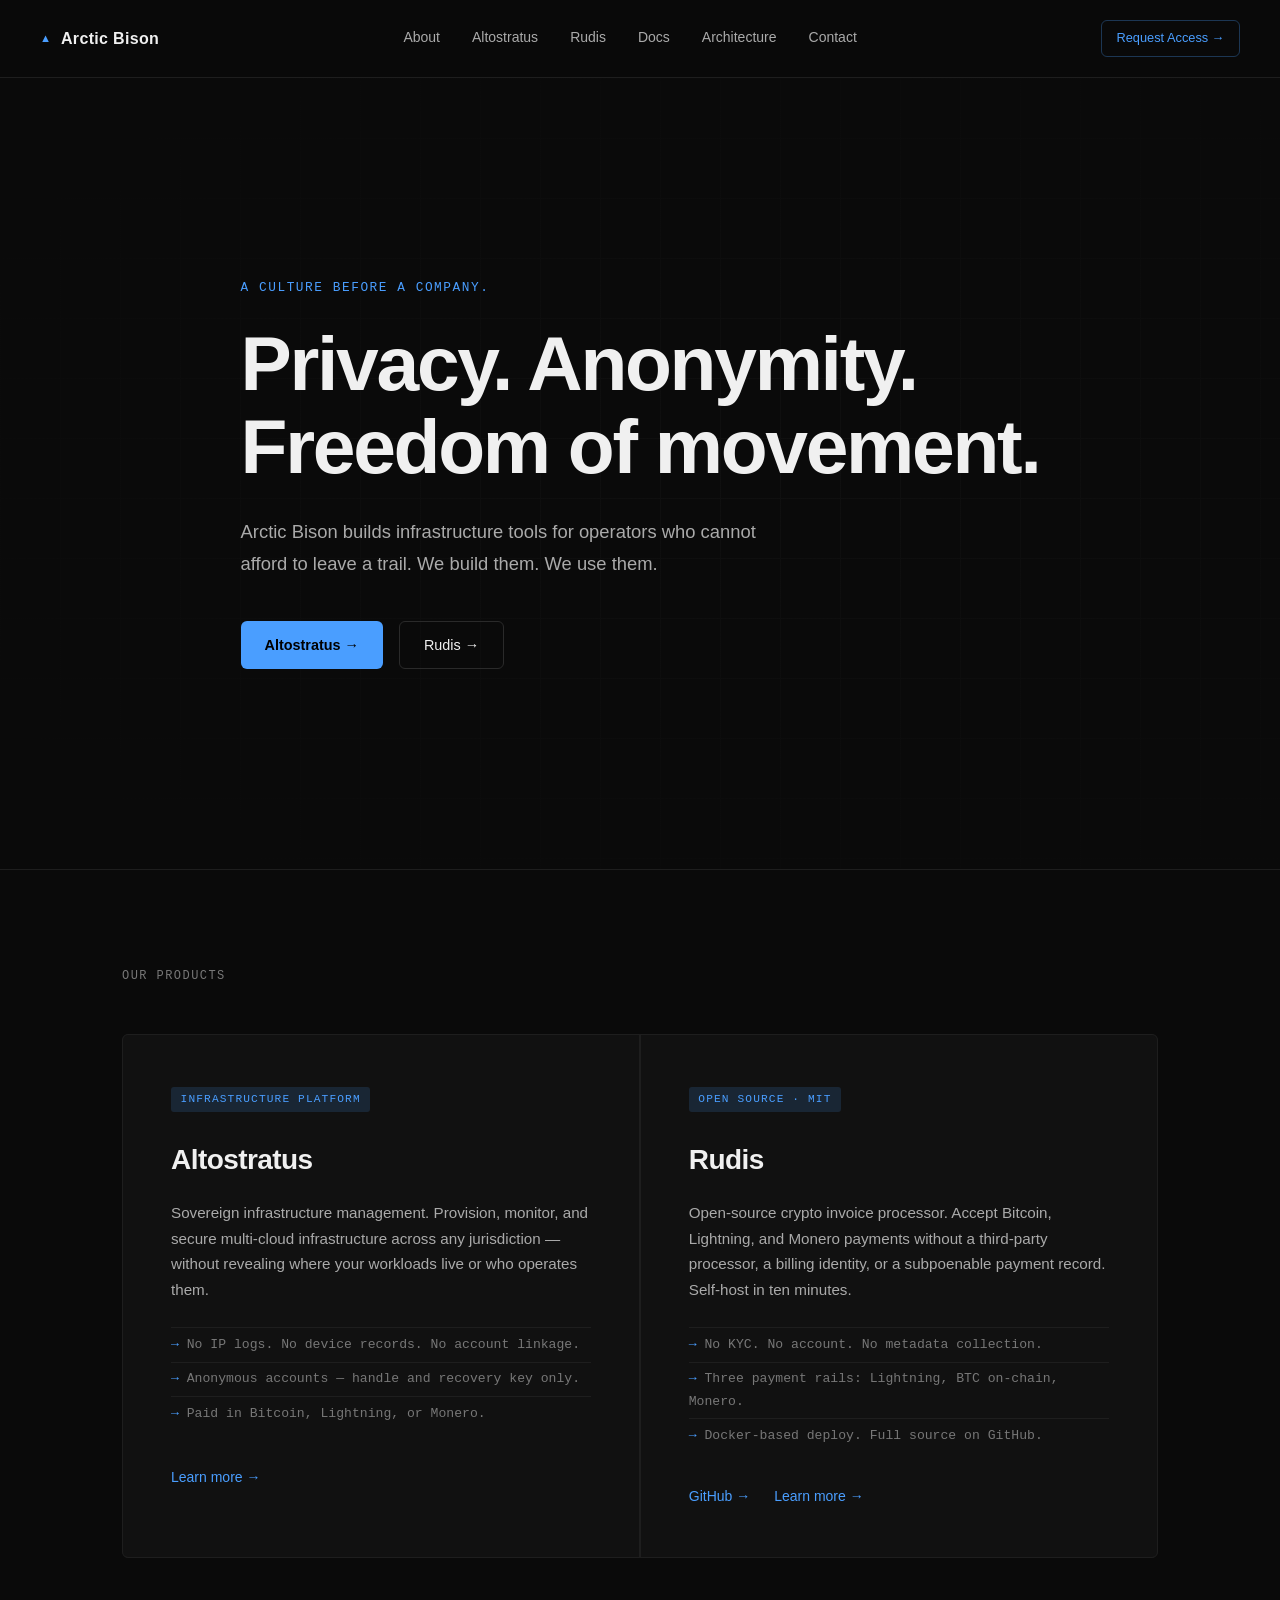
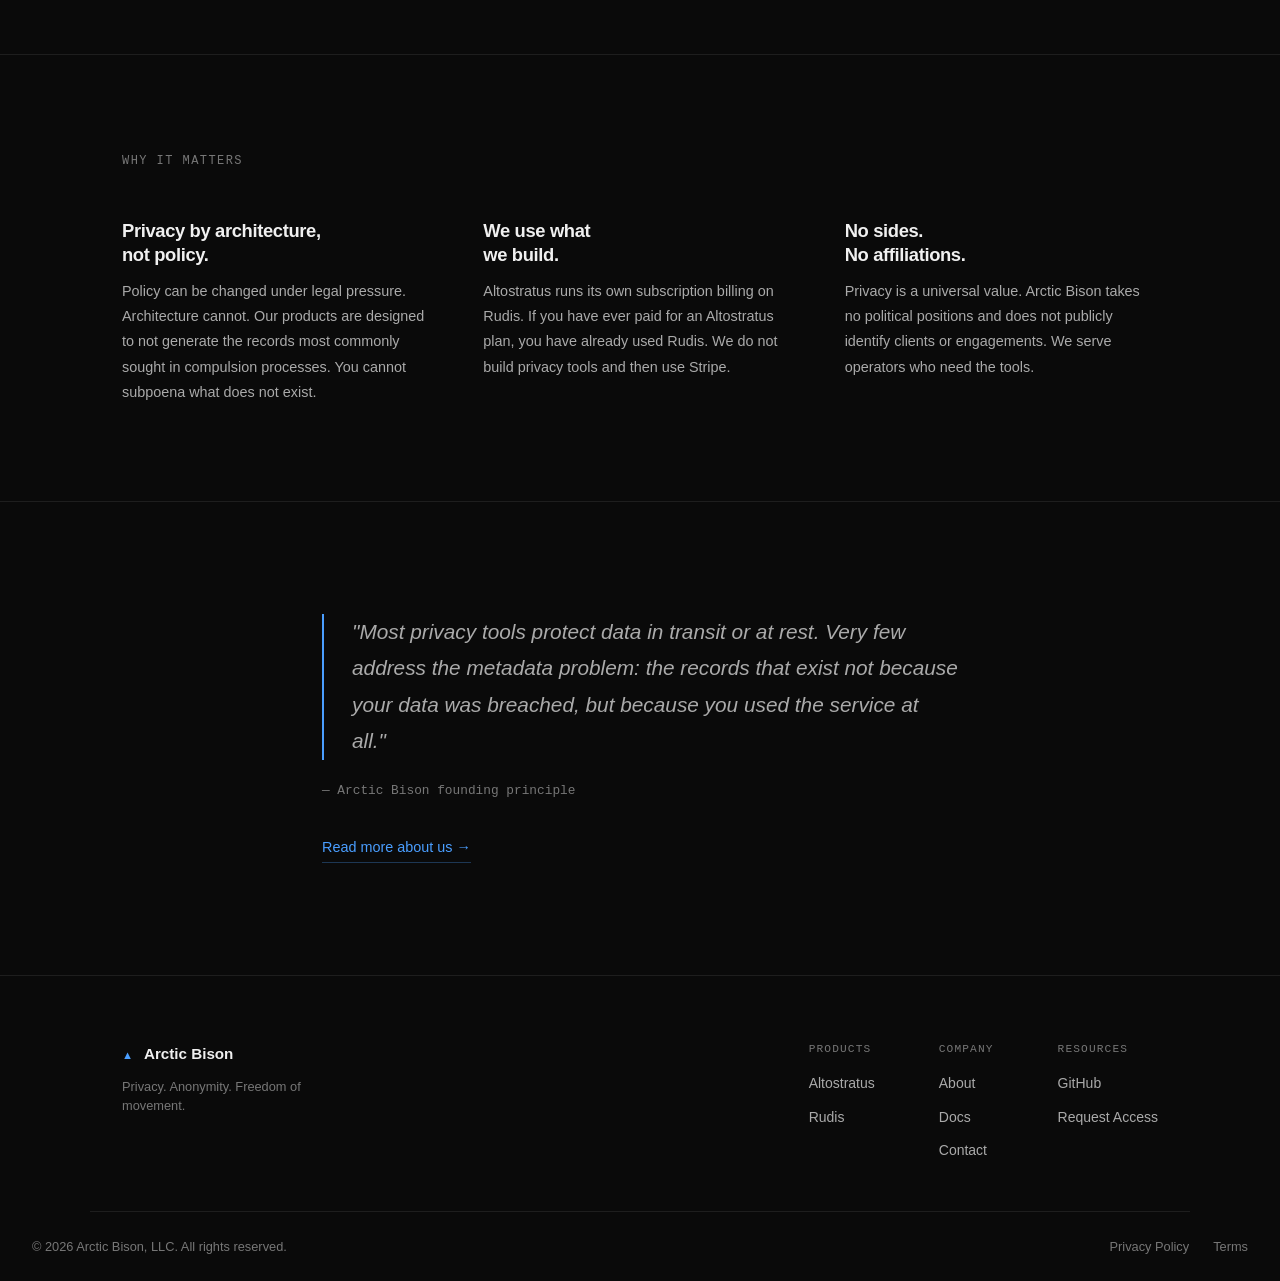
==== commit f402b7b9: "Update index.html" ====
--- a/index.html
+++ b/index.html
@@ -7,6 +7,7 @@
   <meta name="description" content="Arctic Bison builds infrastructure tools for operators who cannot afford to leave a trail." />
   <link rel="stylesheet" href="css/main.css" />
   <link rel="icon" type="image/png" href="assets/favicon.png" />
+  <script defer data-domain="arcticbison.com" src="https://plausible.io/js/script.js"></script>
 </head>
 <body>
 
@@ -21,9 +22,10 @@
       <a href="/altostratus.html">Altostratus</a>
       <a href="/rudis.html">Rudis</a>
       <a href="/docs.html">Docs</a>
+      <a href="/architecture.html">Architecture</a>
       <a href="/contact.html">Contact</a>
     </div>
-    <a href="https://altostratus.replit.app" class="nav-cta" target="_blank">Launch Control →</a>
+    <a href="/contact.html" class="nav-cta">Request Access →</a>
   </nav>
 
   <!-- HERO -->
@@ -162,7 +164,7 @@
         <div class="footer-col">
           <p class="footer-col-heading">Resources</p>
           <a href="https://github.com/Arcticbison-Dev/Rudis" target="_blank">GitHub</a>
-          <a href="https://altostratus.replit.app" target="_blank">Launch Control</a>
+          <a href="/contact.html">Request Access</a>
         </div>
       </div>
     </div>
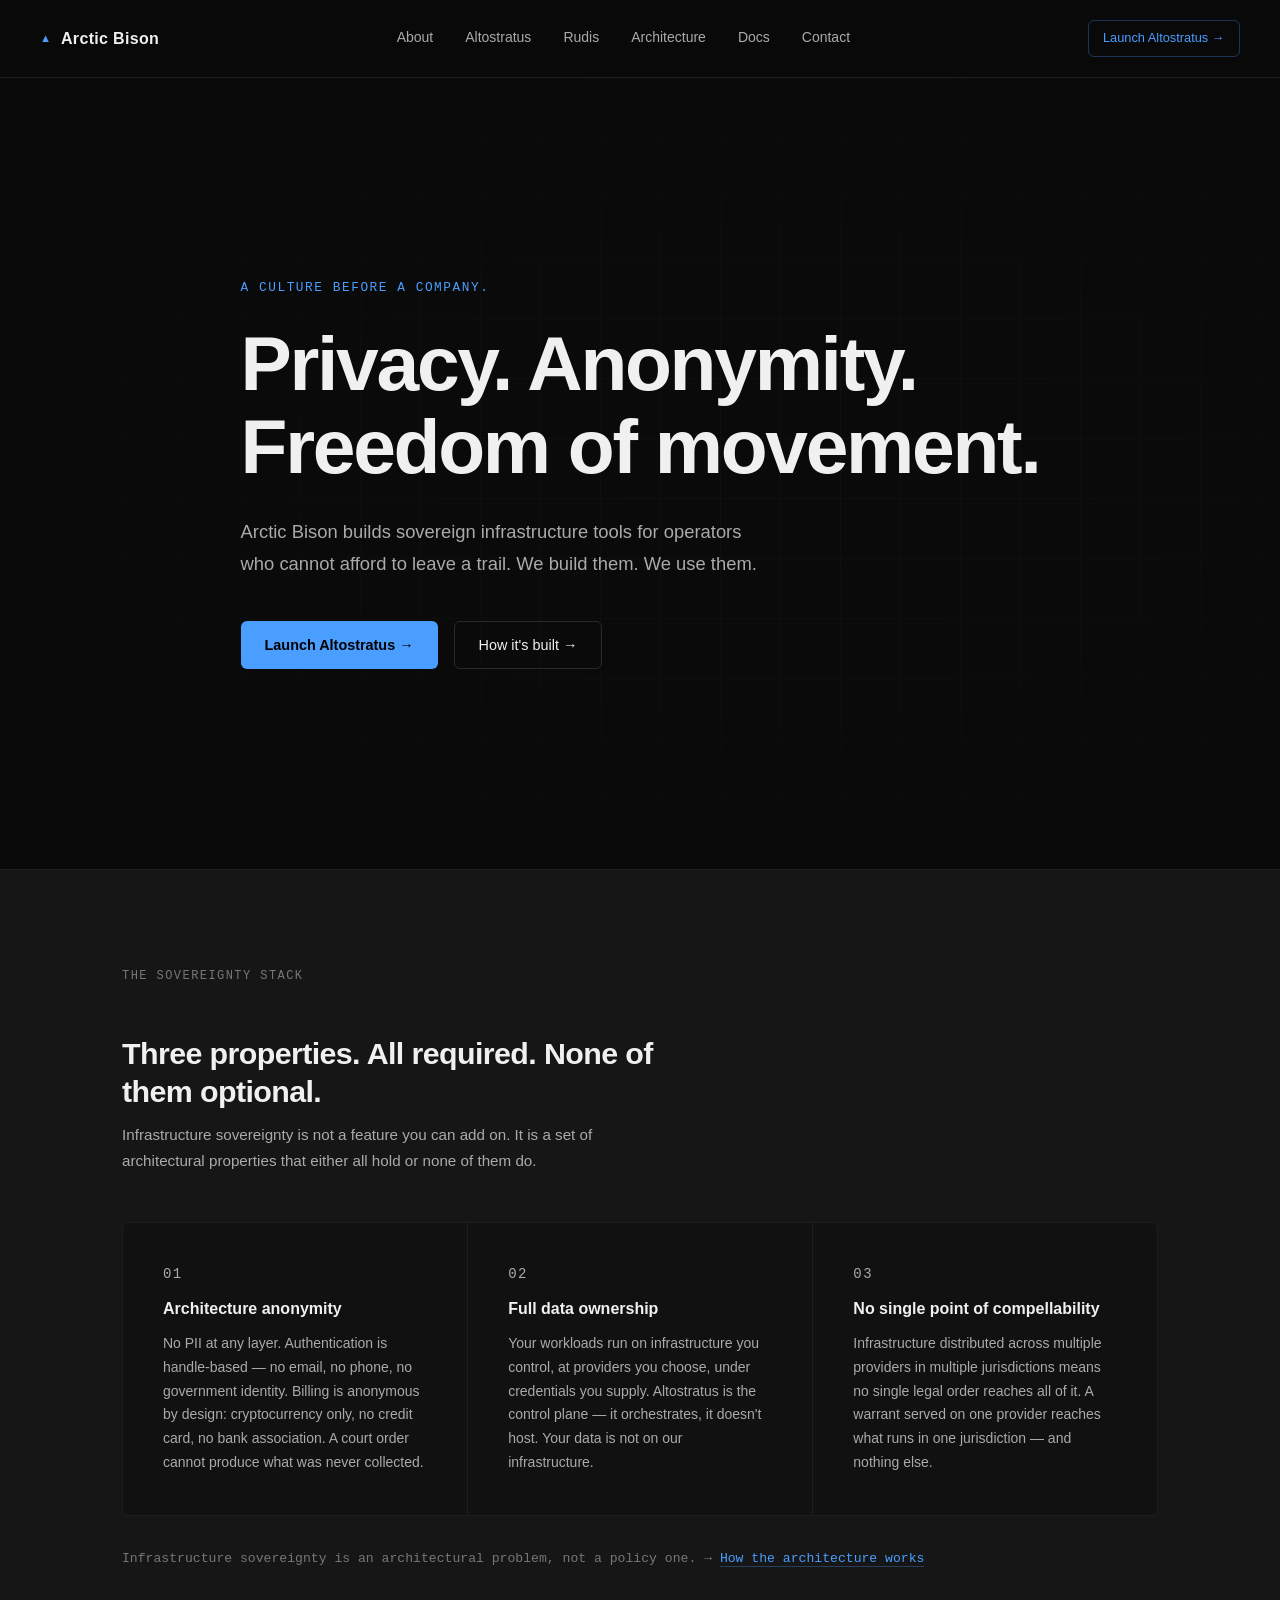
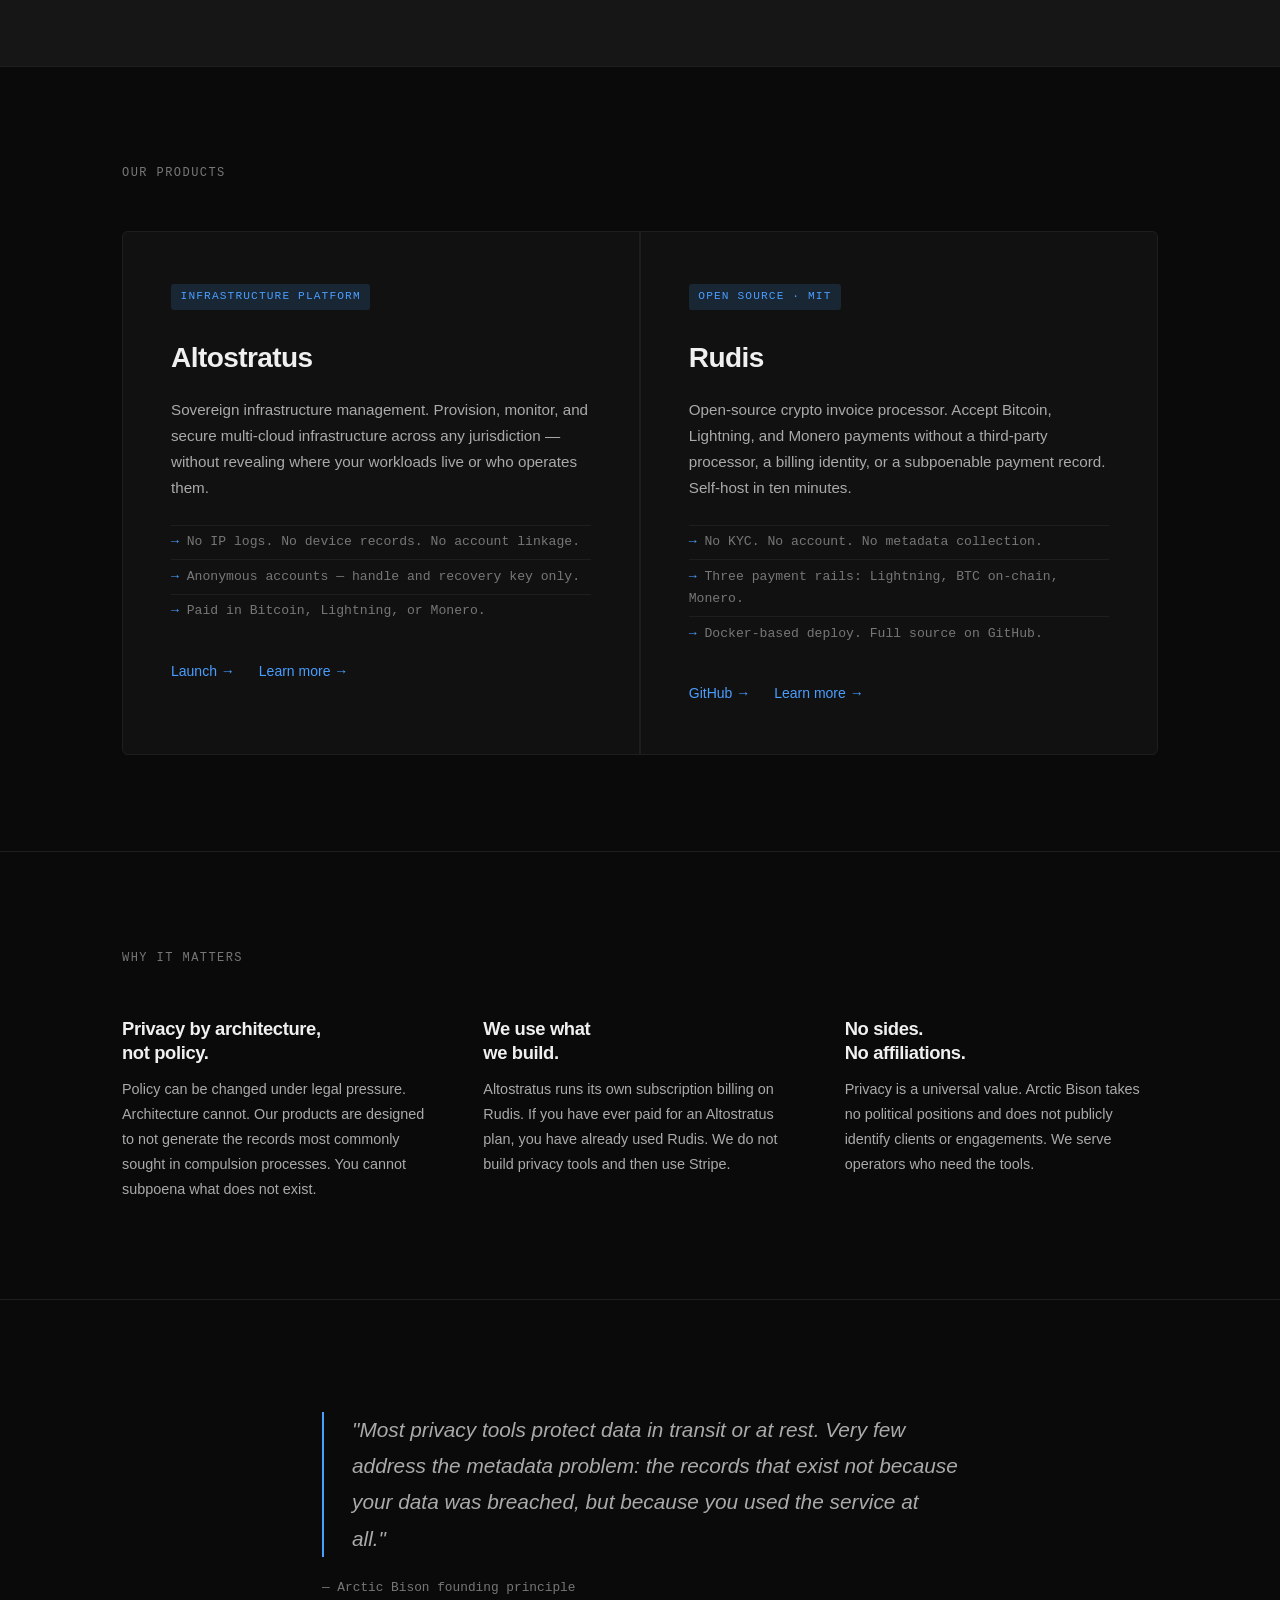
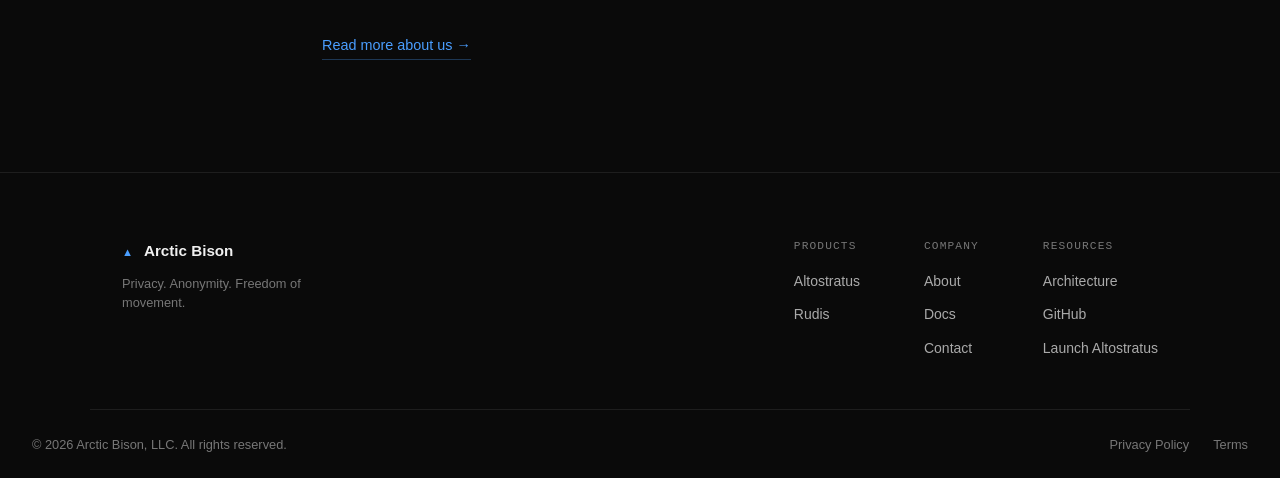
==== commit 1ce2ff52: "Site overhaul: Sovereignty Stack framing, live app CTAs" ====
--- a/index.html
+++ b/index.html
@@ -4,10 +4,67 @@
   <meta charset="UTF-8" />
   <meta name="viewport" content="width=device-width, initial-scale=1.0" />
   <title>Arctic Bison — Privacy. Anonymity. Freedom of Movement.</title>
-  <meta name="description" content="Arctic Bison builds infrastructure tools for operators who cannot afford to leave a trail." />
+  <meta name="description" content="Arctic Bison builds sovereign infrastructure tools for operators who cannot afford to leave a trail. Altostratus. Rudis." />
   <link rel="stylesheet" href="css/main.css" />
   <link rel="icon" type="image/png" href="assets/favicon.png" />
   <script defer data-domain="arcticbison.com" src="https://plausible.io/js/script.js"></script>
+  <style>
+    .sovereignty-stack {
+      padding: 6rem 0;
+      border-bottom: 1px solid var(--border);
+      background: var(--bg-elevated);
+    }
+    .sovereignty-properties {
+      display: grid;
+      grid-template-columns: repeat(3, 1fr);
+      gap: 1.5px;
+      background: var(--border);
+      border: 1px solid var(--border);
+      border-radius: var(--radius);
+      overflow: hidden;
+      margin-top: 3rem;
+    }
+    .sovereignty-property {
+      background: var(--bg-surface);
+      padding: 2.5rem;
+      transition: background 0.2s;
+    }
+    .sovereignty-property:hover { background: var(--bg-elevated); }
+    .sovereignty-number {
+      font-size: 0.7rem;
+      font-family: var(--font-mono);
+      color: var(--accent);
+      text-transform: uppercase;
+      letter-spacing: 0.1em;
+      margin-bottom: 0.75rem;
+    }
+    .sovereignty-property h3 {
+      font-size: 1rem;
+      font-weight: 600;
+      color: var(--text-primary);
+      margin-bottom: 0.75rem;
+      line-height: 1.35;
+    }
+    .sovereignty-property p {
+      font-size: 0.875rem;
+      color: var(--text-secondary);
+      line-height: 1.7;
+    }
+    .sovereignty-note {
+      margin-top: 2rem;
+      font-size: 0.82rem;
+      color: var(--text-muted);
+      font-family: var(--font-mono);
+    }
+    .sovereignty-note a {
+      color: var(--accent);
+      border-bottom: 1px solid rgba(74, 158, 255, 0.3);
+    }
+    .sovereignty-note a:hover { border-color: var(--accent); }
+    @media (max-width: 900px) {
+      .sovereignty-properties { grid-template-columns: 1fr; }
+    }
+  </style>
 </head>
 <body>
 
@@ -21,11 +78,11 @@
       <a href="/about.html">About</a>
       <a href="/altostratus.html">Altostratus</a>
       <a href="/rudis.html">Rudis</a>
+      <a href="/architecture.html">Architecture</a>
       <a href="/docs.html">Docs</a>
-      <a href="/architecture.html">Architecture</a>
       <a href="/contact.html">Contact</a>
     </div>
-    <a href="/contact.html" class="nav-cta">Request Access →</a>
+    <a href="https://altostratus-production.up.railway.app" class="nav-cta" target="_blank" rel="noopener">Launch Altostratus →</a>
   </nav>
 
   <!-- HERO -->
@@ -34,13 +91,63 @@
       <p class="hero-eyebrow">A culture before a company.</p>
       <h1 class="hero-headline">Privacy. Anonymity.<br>Freedom of movement.</h1>
       <p class="hero-body">
-        Arctic Bison builds infrastructure tools for operators who cannot afford to leave a trail.
+        Arctic Bison builds sovereign infrastructure tools for operators who cannot afford to leave a trail.
         We build them. We use them.
       </p>
       <div class="hero-ctas">
-        <a href="/altostratus.html" class="btn-primary">Altostratus →</a>
-        <a href="/rudis.html" class="btn-secondary">Rudis →</a>
-      </div>
+        <a href="https://altostratus-production.up.railway.app" class="btn-primary" target="_blank" rel="noopener">Launch Altostratus →</a>
+        <a href="/architecture.html" class="btn-secondary">How it's built →</a>
+      </div>
+    </div>
+  </section>
+
+  <!-- SOVEREIGNTY STACK -->
+  <section class="sovereignty-stack">
+    <div class="container">
+      <p class="section-label">The Sovereignty Stack</p>
+      <h2 style="font-size: clamp(1.4rem, 2.5vw, 1.9rem); font-weight: 700; letter-spacing: -0.02em; max-width: 560px; line-height: 1.25;">Three properties. All required. None of them optional.</h2>
+      <p style="font-size: 0.95rem; color: var(--text-secondary); max-width: 540px; margin-top: 0.75rem; line-height: 1.7;">
+        Infrastructure sovereignty is not a feature you can add on. It is a set of architectural
+        properties that either all hold or none of them do.
+      </p>
+
+      <div class="sovereignty-properties">
+
+        <div class="sovereignty-property">
+          <p class="sovereignty-number">01</p>
+          <h3>Architecture anonymity</h3>
+          <p>
+            No PII at any layer. Authentication is handle-based — no email, no phone, no government
+            identity. Billing is anonymous by design: cryptocurrency only, no credit card, no bank
+            association. A court order cannot produce what was never collected.
+          </p>
+        </div>
+
+        <div class="sovereignty-property">
+          <p class="sovereignty-number">02</p>
+          <h3>Full data ownership</h3>
+          <p>
+            Your workloads run on infrastructure you control, at providers you choose, under credentials
+            you supply. Altostratus is the control plane — it orchestrates, it doesn't host. Your data
+            is not on our infrastructure.
+          </p>
+        </div>
+
+        <div class="sovereignty-property">
+          <p class="sovereignty-number">03</p>
+          <h3>No single point of compellability</h3>
+          <p>
+            Infrastructure distributed across multiple providers in multiple jurisdictions means no single
+            legal order reaches all of it. A warrant served on one provider reaches what runs in one
+            jurisdiction — and nothing else.
+          </p>
+        </div>
+
+      </div>
+
+      <p class="sovereignty-note">
+        Infrastructure sovereignty is an architectural problem, not a policy one. &rarr;&nbsp;<a href="/architecture.html">How the architecture works</a>
+      </p>
     </div>
   </section>
 
@@ -64,7 +171,10 @@
             <li>Anonymous accounts — handle and recovery key only.</li>
             <li>Paid in Bitcoin, Lightning, or Monero.</li>
           </ul>
-          <a href="/altostratus.html" class="product-card-link">Learn more →</a>
+          <div class="product-card-links">
+            <a href="https://altostratus-production.up.railway.app" class="product-card-link" target="_blank" rel="noopener">Launch →</a>
+            <a href="/altostratus.html" class="product-card-link">Learn more →</a>
+          </div>
         </div>
 
         <div class="product-card">
@@ -81,7 +191,7 @@
             <li>Docker-based deploy. Full source on GitHub.</li>
           </ul>
           <div class="product-card-links">
-            <a href="https://github.com/Arcticbison-Dev/Rudis" class="product-card-link" target="_blank">GitHub →</a>
+            <a href="https://github.com/Arcticbison-Dev/Rudis" class="product-card-link" target="_blank" rel="noopener">GitHub →</a>
             <a href="/rudis.html" class="product-card-link">Learn more →</a>
           </div>
         </div>
@@ -159,12 +269,13 @@
           <p class="footer-col-heading">Company</p>
           <a href="/about.html">About</a>
           <a href="/docs.html">Docs</a>
-      <a href="/contact.html">Contact</a>
+          <a href="/contact.html">Contact</a>
         </div>
         <div class="footer-col">
           <p class="footer-col-heading">Resources</p>
-          <a href="https://github.com/Arcticbison-Dev/Rudis" target="_blank">GitHub</a>
-          <a href="/contact.html">Request Access</a>
+          <a href="/architecture.html">Architecture</a>
+          <a href="https://github.com/Arcticbison-Dev/Rudis" target="_blank" rel="noopener">GitHub</a>
+          <a href="https://altostratus-production.up.railway.app" target="_blank" rel="noopener">Launch Altostratus</a>
         </div>
       </div>
     </div>
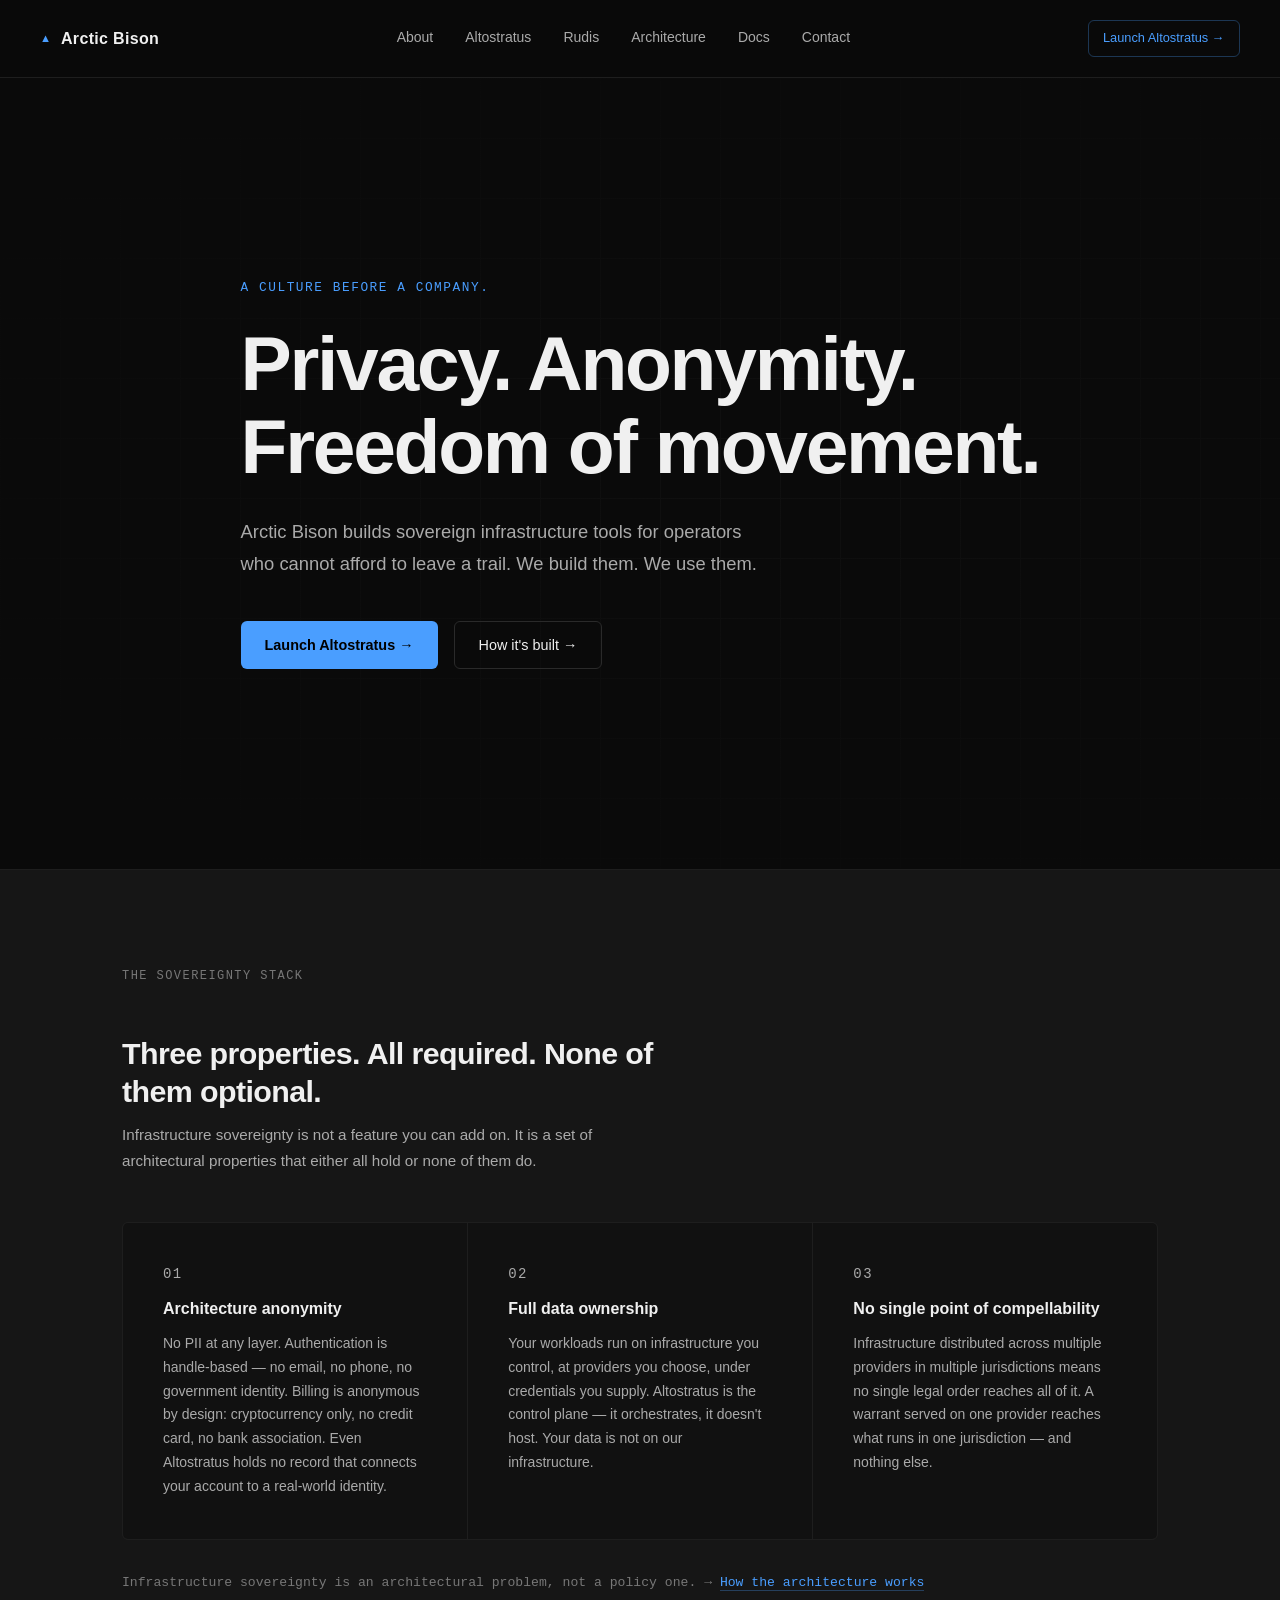
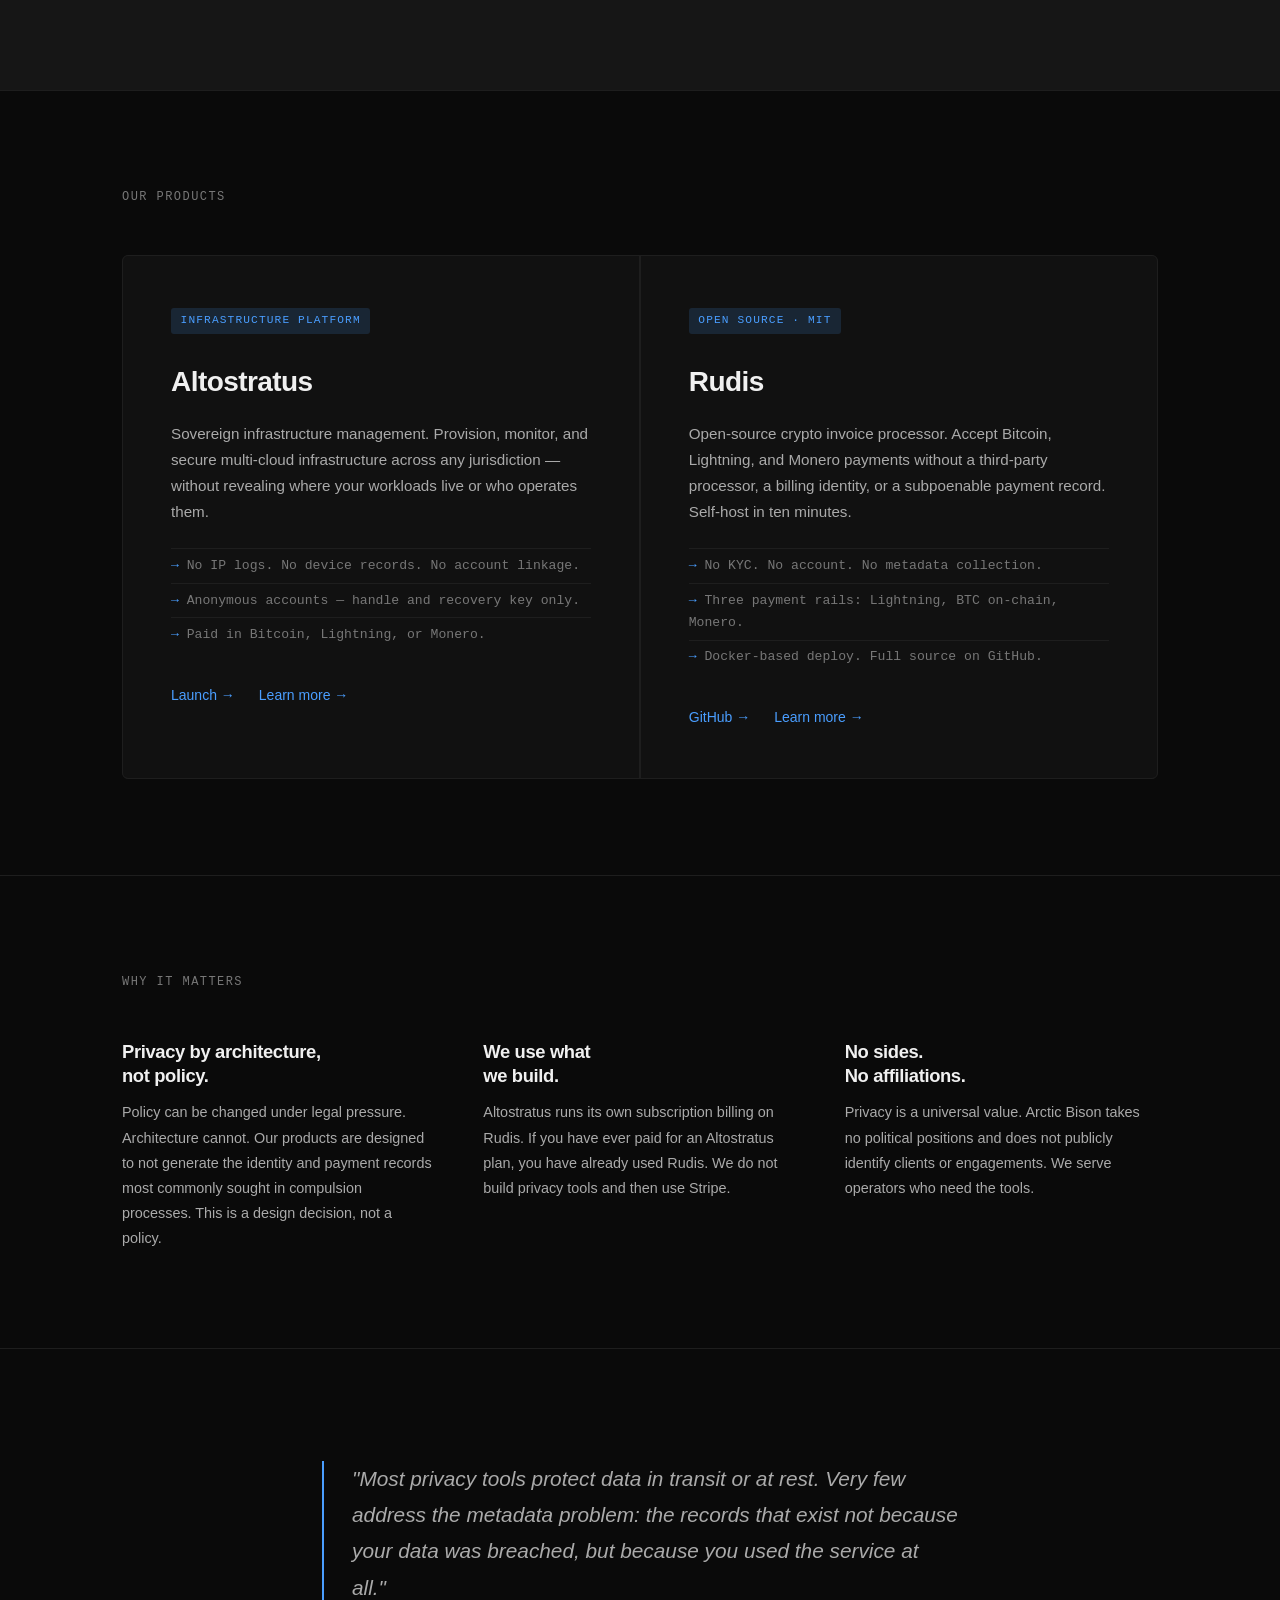
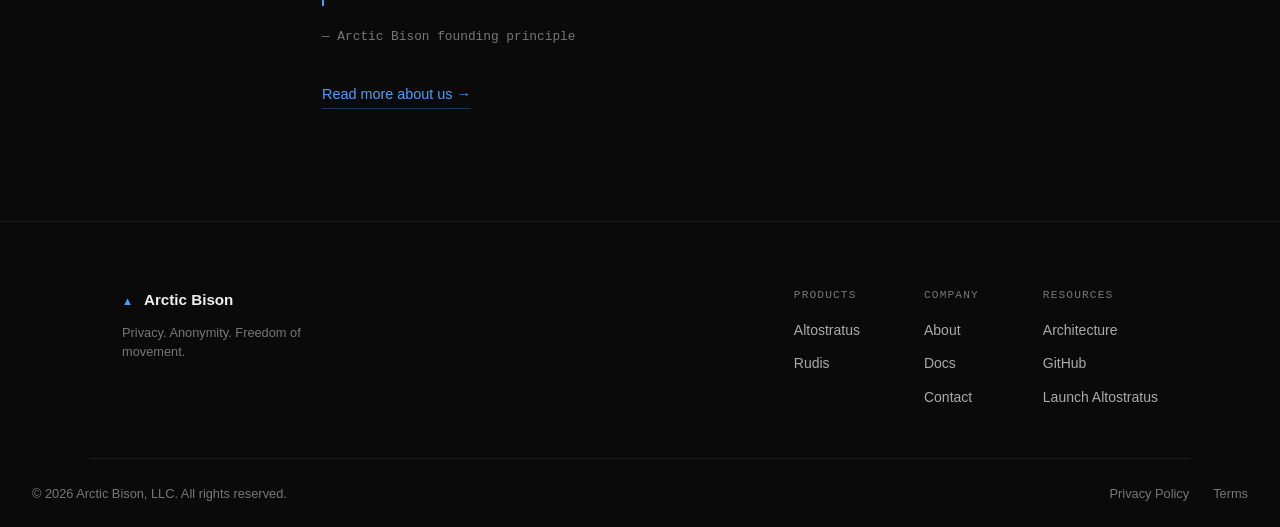
==== commit 14b9e040: "Update index.html" ====
--- a/index.html
+++ b/index.html
@@ -82,7 +82,7 @@
       <a href="/docs.html">Docs</a>
       <a href="/contact.html">Contact</a>
     </div>
-    <a href="https://altostratus-production.up.railway.app" class="nav-cta" target="_blank" rel="noopener">Launch Altostratus →</a>
+    <a href="https://app.arcticbison.com" class="nav-cta" target="_blank" rel="noopener">Launch Altostratus →</a>
   </nav>
 
   <!-- HERO -->
@@ -95,7 +95,7 @@
         We build them. We use them.
       </p>
       <div class="hero-ctas">
-        <a href="https://altostratus-production.up.railway.app" class="btn-primary" target="_blank" rel="noopener">Launch Altostratus →</a>
+        <a href="https://app.arcticbison.com" class="btn-primary" target="_blank" rel="noopener">Launch Altostratus →</a>
         <a href="/architecture.html" class="btn-secondary">How it's built →</a>
       </div>
     </div>
@@ -119,7 +119,7 @@
           <p>
             No PII at any layer. Authentication is handle-based — no email, no phone, no government
             identity. Billing is anonymous by design: cryptocurrency only, no credit card, no bank
-            association. A court order cannot produce what was never collected.
+            association. Even Altostratus holds no record that connects your account to a real-world identity.
           </p>
         </div>
 
@@ -172,7 +172,7 @@
             <li>Paid in Bitcoin, Lightning, or Monero.</li>
           </ul>
           <div class="product-card-links">
-            <a href="https://altostratus-production.up.railway.app" class="product-card-link" target="_blank" rel="noopener">Launch →</a>
+            <a href="https://app.arcticbison.com" class="product-card-link" target="_blank" rel="noopener">Launch →</a>
             <a href="/altostratus.html" class="product-card-link">Learn more →</a>
           </div>
         </div>
@@ -211,8 +211,8 @@
           <h3 class="value-heading">Privacy by architecture,<br>not policy.</h3>
           <p class="value-body">
             Policy can be changed under legal pressure. Architecture cannot.
-            Our products are designed to not generate the records most commonly
-            sought in compulsion processes. You cannot subpoena what does not exist.
+            Our products are designed to not generate the identity and payment records
+            most commonly sought in compulsion processes. This is a design decision, not a policy.
           </p>
         </div>
 
@@ -275,7 +275,7 @@
           <p class="footer-col-heading">Resources</p>
           <a href="/architecture.html">Architecture</a>
           <a href="https://github.com/Arcticbison-Dev/Rudis" target="_blank" rel="noopener">GitHub</a>
-          <a href="https://altostratus-production.up.railway.app" target="_blank" rel="noopener">Launch Altostratus</a>
+          <a href="https://app.arcticbison.com" target="_blank" rel="noopener">Launch Altostratus</a>
         </div>
       </div>
     </div>
--- a/css/main.css
+++ b/css/main.css
@@ -614,13 +614,19 @@
 .data-table td.good {
   color: var(--accent-green);
   font-family: var(--font-mono);
-  font-size: 0.82rem;
+  font-size: 0.875rem;
 }
 
 .data-table td.bad {
   color: var(--text-muted);
   font-family: var(--font-mono);
-  font-size: 0.82rem;
+  font-size: 0.875rem;
+}
+
+/* Larger symbols for capability comparison table only */
+.capability-table td.good,
+.capability-table td.bad {
+  font-size: 1.15rem;
 }
 
 /* ── PRICING ───────────────────────────────────────────────── */
